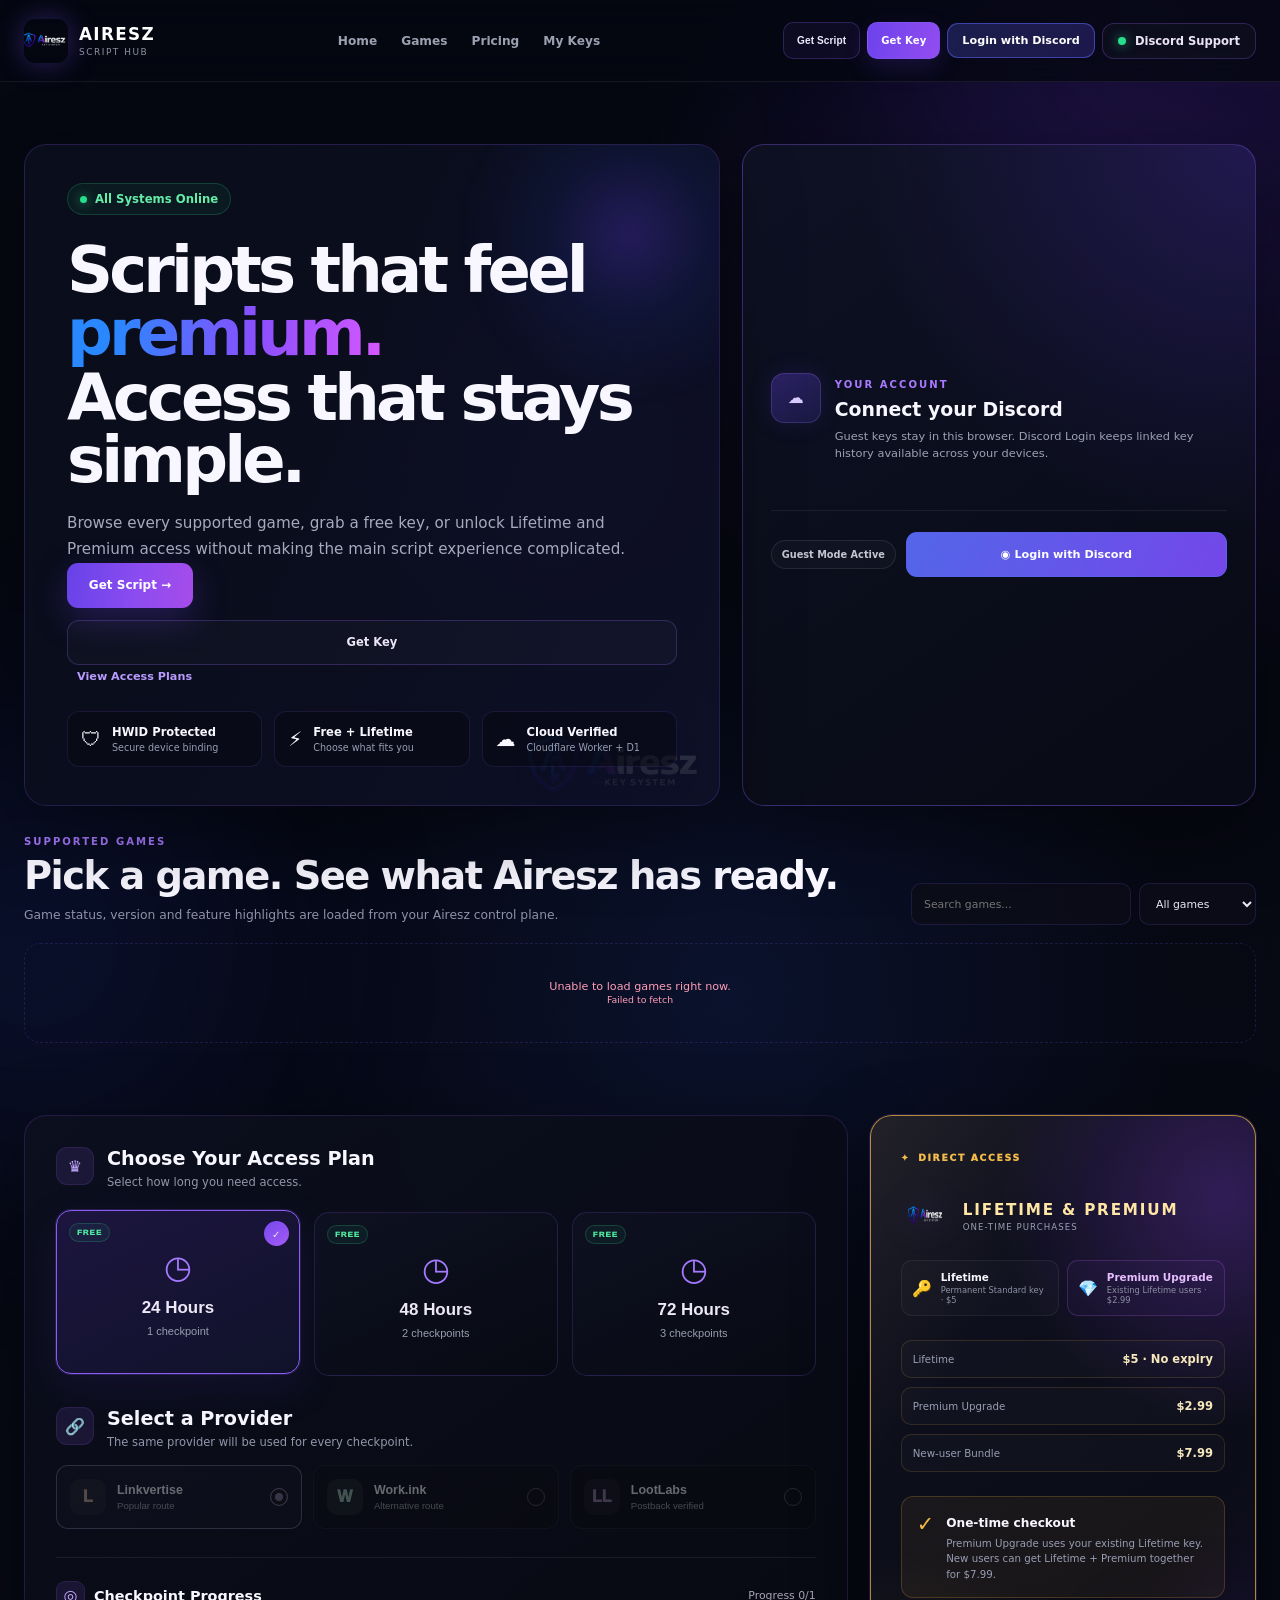
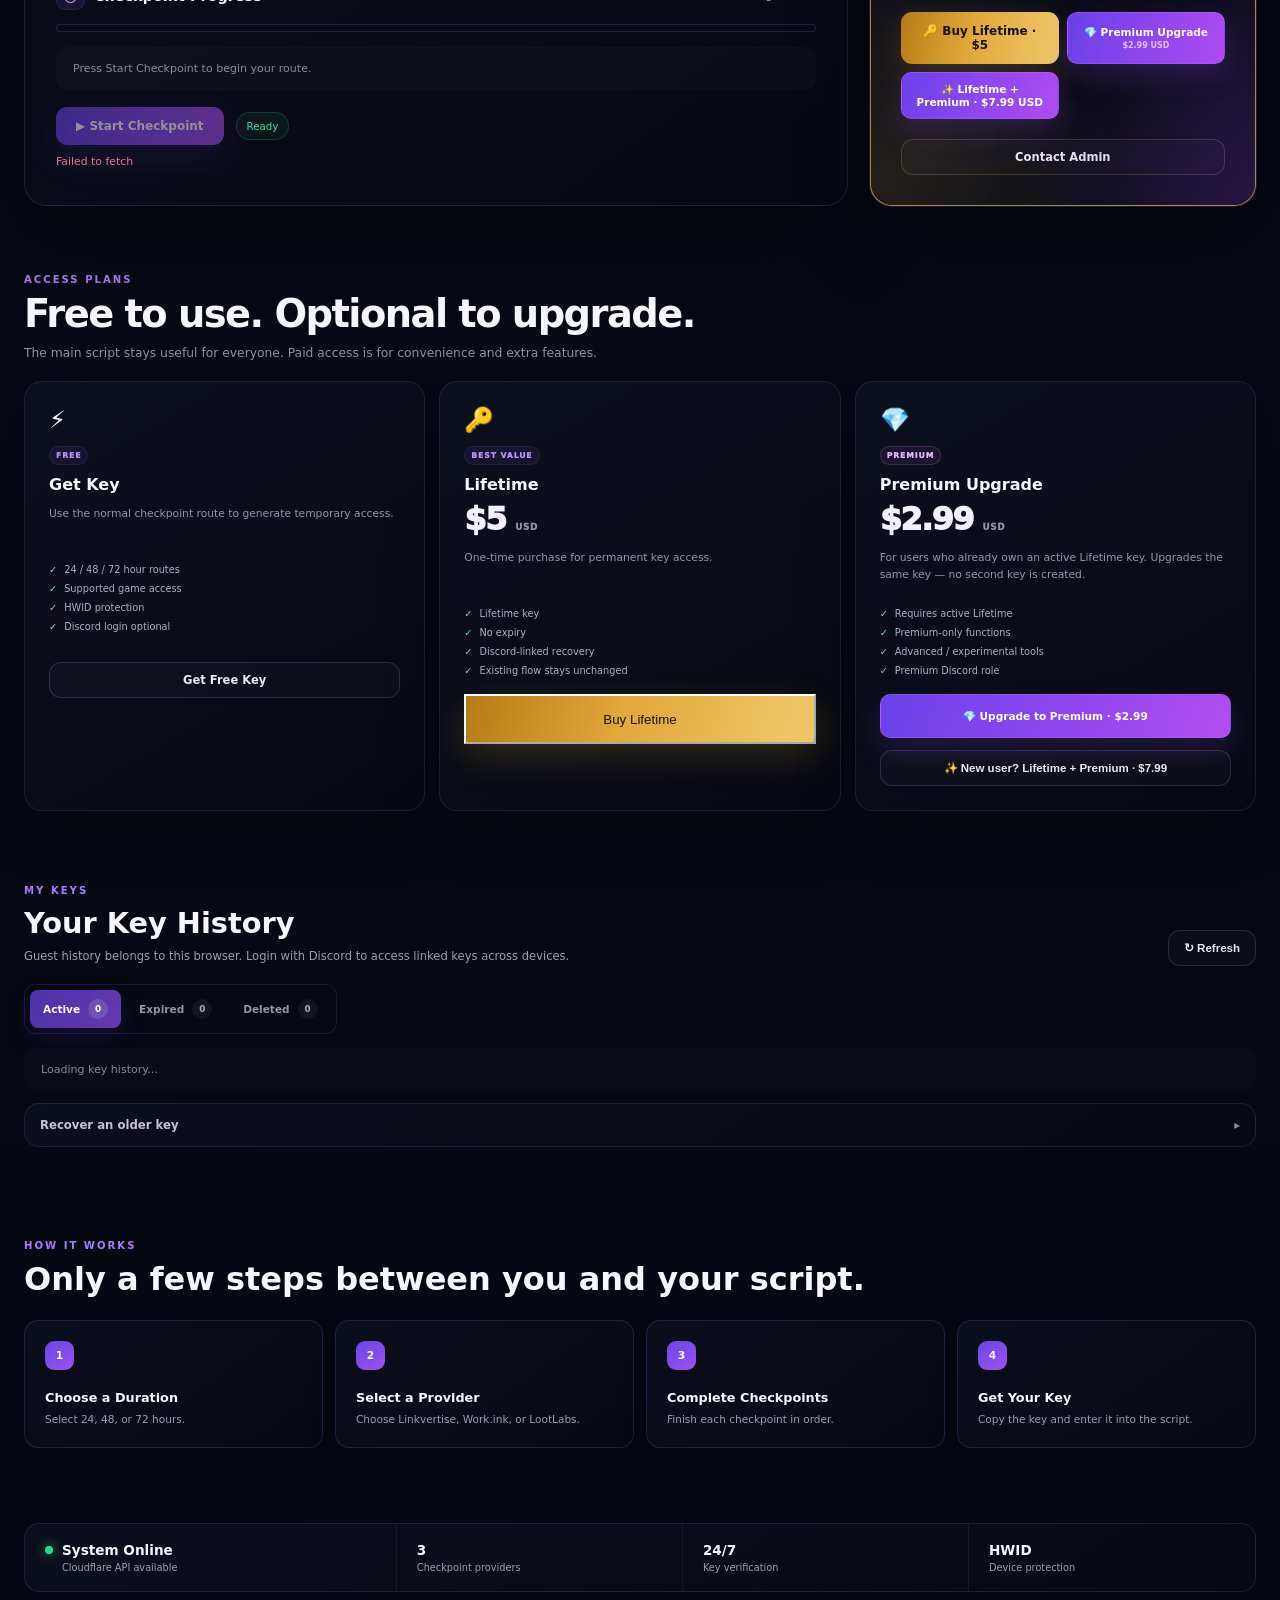
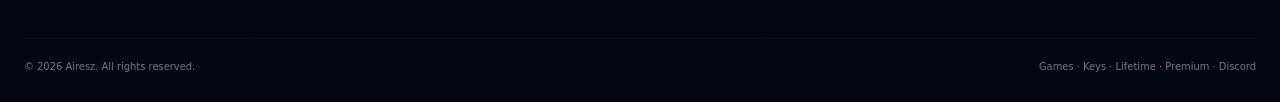
==== index.html @ a4dc3d1c "Add files via upload" ====
<!doctype html>
<html lang="en">
<head>
  <meta charset="utf-8">
  <meta name="viewport" content="width=device-width,initial-scale=1">
  <meta name="theme-color" content="#080511">
  <meta name="description" content="Airesz free script key system with Linkvertise, Work.ink, and LootLabs checkpoints.">
  <title>Airesz Script Hub</title>
  <link rel="icon" href="assets/airesz-mark.png">
  <link rel="stylesheet" href="styles.css?v=3.16.0">
  <link rel="stylesheet" href="discord-login.css?v=3.13.1">
  <link rel="stylesheet" href="purple-dashboard.css?v=3.17.0">
  <link rel="stylesheet" href="game-premium.css?v=3.21.0">
</head>
<body>
  <div class="page-glow glow-a"></div>
  <div class="page-glow glow-b"></div>
  <div class="grid-overlay"></div>

  <header class="topbar shell">
    <a class="brand" href="#home" aria-label="Airesz home">
      <img src="assets/airesz-mark.png" alt="Airesz logo">
      <span><strong>AIRESZ</strong><small>SCRIPT HUB</small></span>
    </a>
    <nav aria-label="Main navigation">
      <a href="#home">Home</a>
      <a href="#games">Games</a>
      <a href="#pricing">Pricing</a>
      <a href="#my-keys">My Keys</a>
    </nav>
    <div class="topbar-actions">
      <button id="topGetScriptBtn" class="topbar-script-button" type="button">Get Script</button>
      <a class="topbar-key-button" href="#get-key">Get Key</a>
      <button id="topLoginBtn" class="discord-login-mini" type="button">Login with Discord</button>
      <a id="supportLink" class="support-button" target="_blank" rel="noopener noreferrer"><span class="status-dot"></span> Discord Support</a>
    </div>
  </header>

  <main>
    <div class="dashboard-intro shell">
    <section id="home" class="hero">
      <div class="hero-copy">
        <div id="globalMaintenancePill" class="pill"><span class="status-dot"></span> All Systems Online</div>
        <h1>Scripts that feel <span class="gradient-word">premium.</span><br>Access that stays simple.</h1>
        <p>Browse every supported game, grab a free key, or unlock Lifetime and Premium access without making the main script experience complicated.</p>
        <div class="hero-actions"><button id="heroGetScriptBtn" class="primary-button hero-cta" type="button">Get Script <span>→</span></button><a class="secondary-button hero-cta" href="#get-key">Get Key</a><a class="text-button" href="#pricing">View Access Plans</a></div>
        <div class="hero-badges">
          <article><span>🛡</span><div><strong>HWID Protected</strong><small>Secure device binding</small></div></article>
          <article><span>⚡</span><div><strong>Free + Lifetime</strong><small>Choose what fits you</small></div></article>
          <article><span>☁</span><div><strong>Cloud Verified</strong><small>Cloudflare Worker + D1</small></div></article>
        </div>
      </div>
      <div class="hero-mark" aria-hidden="true">
        <div class="mark-ring ring-one"></div>
        <div class="mark-ring ring-two"></div>
        <img src="assets/airesz-mark.png" alt="">
      </div>
    </section>

    <section class="identity-gateway" aria-labelledby="identityTitle">
      <div class="identity-copy">
        <span class="identity-icon">☁</span>
        <div><span class="section-label">YOUR ACCOUNT</span><h2 id="identityTitle">Connect your Discord</h2><p id="identityDescription">Guest keys stay in this browser. Discord Login keeps linked key history available across your devices.</p></div>
      </div>
      <div id="identityGuest" class="identity-actions">
        <span class="guest-badge">Guest Mode Active</span>
        <button id="discordLoginBtn" class="discord-login-button" type="button"><span>◉</span> Login with Discord</button>
      </div>
      <div id="identityUser" class="identity-user hidden">
        <img id="discordAvatar" alt="Discord avatar">
        <div><strong id="discordUsername">Discord User</strong><span>Discord account connected</span></div>
        <button id="discordLogoutBtn" class="secondary-button" type="button">Logout</button>
        <button id="discordLogoutAllBtn" class="secondary-button" type="button">Logout All Devices</button>
      </div>
    </section>
    </div>


    <section id="games" class="games-section shell">
      <div class="section-kicker-row"><div><div class="section-label">SUPPORTED GAMES</div><h2>Pick a game. See what Airesz has ready.</h2><p>Game status, version and feature highlights are loaded from your Airesz control plane.</p></div><div class="games-tools"><input id="gameSearch" type="search" placeholder="Search games..." autocomplete="off"><select id="gameFilter"><option value="all">All games</option><option value="online">Online</option><option value="maintenance">Maintenance</option></select></div></div>
      <div id="gamesGrid" class="games-grid"><div class="game-loading">Loading supported games…</div></div>
    </section>

    <section id="get-key" class="key-builder shell">
      <article class="builder-card">
        <div class="card-heading">
          <span class="heading-icon">♛</span>
          <div><h2>Choose Your Access Plan</h2><p>Select how long you need access.</p></div>
        </div>

        <div class="plans" role="group" aria-label="Access duration">
          <button class="plan active" data-plan="24H" type="button">
            <span class="plan-check">✓</span><span class="free-badge">FREE</span><span class="plan-icon">◷</span><strong>24 Hours</strong><small>1 checkpoint</small>
          </button>
          <button class="plan" data-plan="48H" type="button">
            <span class="plan-check">✓</span><span class="free-badge">FREE</span><span class="plan-icon">◷</span><strong>48 Hours</strong><small>2 checkpoints</small>
          </button>
          <button class="plan" data-plan="72H" type="button">
            <span class="plan-check">✓</span><span class="free-badge">FREE</span><span class="plan-icon">◷</span><strong>72 Hours</strong><small>3 checkpoints</small>
          </button>
        </div>

        <div class="card-heading provider-heading">
          <span class="heading-icon">🔗</span>
          <div><h2>Select a Provider</h2><p>The same provider will be used for every checkpoint.</p></div>
        </div>

        <div class="providers" role="group" aria-label="Checkpoint provider">
          <button class="provider active" data-provider="linkvertise" type="button">
            <span class="provider-logo lv">L</span><span><strong>Linkvertise</strong><small>Popular route</small></span><i></i>
          </button>
          <button class="provider" data-provider="workink" type="button">
            <span class="provider-logo wi">W</span><span><strong>Work.ink</strong><small>Alternative route</small></span><i></i>
          </button>
          <button class="provider" data-provider="lootlabs" type="button">
            <span class="provider-logo ll">LL</span><span><strong>LootLabs</strong><small>Postback verified</small></span><i></i>
          </button>
        </div>

        <div class="progress-section">
          <div class="progress-title"><div><span class="heading-icon small">◎</span><strong>Checkpoint Progress</strong></div><span id="progressText">Progress 0/1</span></div>
          <div class="progress-track"><span id="progressBar"></span></div>
          <div id="steps" class="steps"><div class="empty-state">Press Start Checkpoint to begin your route.</div></div>
        </div>

        <div class="builder-actions">
          <button id="startBtn" class="primary-button" type="button"><span>▶</span> Start Checkpoint</button>
          <button id="cancelBtn" class="danger-button hidden" type="button"><span>×</span> Cancel Session</button>
          <span id="routeState" class="route-state">Ready</span>
        </div>
        <p id="message" class="message" aria-live="polite"></p>

        <div id="keyBox" class="key-box hidden">
          <div><span>YOUR ACCESS KEY</span><small id="expiryText"></small></div>
          <div class="key-row"><code id="keyOutput"></code><button id="copyBtn" type="button">Copy</button></div>
        </div>
      </article>

      <aside class="info-card access-stack">
        <div class="lifetime-kicker"><span>✦</span> DIRECT ACCESS</div>
        <div class="mini-brand"><img src="assets/airesz-mark.png" alt=""><div><strong>LIFETIME & PREMIUM</strong><span>ONE-TIME PURCHASES</span></div></div>
        <div class="access-mini-grid">
          <article class="access-mini lifetime-mini"><span>🔑</span><div><strong>Lifetime</strong><small>Permanent Standard key · $5</small></div></article>
          <article class="access-mini premium-mini"><span>💎</span><div><strong>Premium Upgrade</strong><small>Existing Lifetime users · $2.99</small></div></article>
        </div>
        <div class="route-summary">
          <div><span>Lifetime</span><strong>$5 · No expiry</strong></div>
          <div><span>Premium Upgrade</span><strong>$2.99</strong></div>
          <div><span>New-user Bundle</span><strong>$7.99</strong></div>
        </div>
        <div class="manual-sale">
          <span>✓</span><div><strong>One-time checkout</strong><p>Premium Upgrade uses your existing Lifetime key. New users can get Lifetime + Premium together for $7.99.</p></div>
        </div>
        <div class="lifetime-actions pricing-actions">
          <button id="buyLifetimeBtn" class="primary-button lifetime-buy-button" data-product="LIFETIME" type="button">🔑 Buy Lifetime · $5</button>
          <button id="buyPremiumBtn" class="premium-buy-button" data-product="PREMIUM" type="button">💎 Premium Upgrade <small>$2.99 USD</small></button>
          <button class="premium-buy-button" data-product="BUNDLE" type="button">✨ Lifetime + Premium · $7.99 USD</button>
          <a id="manualSupportLink" class="secondary-button" target="_blank" rel="noopener noreferrer">Contact Admin</a>
        </div>
      </aside>
    </section>


    <section id="pricing" class="pricing-section shell">
      <div class="section-label">ACCESS PLANS</div>
      <div class="pricing-head"><div><h2>Free to use. Optional to upgrade.</h2><p>The main script stays useful for everyone. Paid access is for convenience and extra features.</p></div></div>
      <div class="pricing-grid">
        <article class="pricing-card free-card"><div class="pricing-icon">⚡</div><span class="pricing-badge">FREE</span><h3>Get Key</h3><p>Use the normal checkpoint route to generate temporary access.</p><ul><li>24 / 48 / 72 hour routes</li><li>Supported game access</li><li>HWID protection</li><li>Discord login optional</li></ul><a class="secondary-button" href="#get-key">Get Free Key</a></article>
        <article class="pricing-card lifetime-card"><div class="pricing-icon">🔑</div><span class="pricing-badge">BEST VALUE</span><h3>Lifetime</h3><div class="pricing-price">$5 <small>USD</small></div><p>One-time purchase for permanent key access.</p><ul><li>Lifetime key</li><li>No expiry</li><li>Discord-linked recovery</li><li>Existing flow stays unchanged</li></ul><button class="lifetime-buy-button" data-product="LIFETIME" type="button">Buy Lifetime</button></article>
        <article class="pricing-card premium-card"><div class="pricing-icon">💎</div><span class="pricing-badge premium-badge">PREMIUM</span><h3>Premium Upgrade</h3><div id="premiumPrice" class="pricing-price">$2.99 <small>USD</small></div><p>For users who already own an active Lifetime key. Upgrades the same key — no second key is created.</p><ul><li>Requires active Lifetime</li><li>Premium-only functions</li><li>Advanced / experimental tools</li><li>Premium Discord role</li></ul><button id="pricingPremiumBtn" class="premium-buy-button" data-product="PREMIUM" type="button">💎 Upgrade to Premium · $2.99</button><button class="secondary-button" data-product="BUNDLE" type="button">✨ New user? Lifetime + Premium · $7.99</button></article>
      </div>
    </section>
    <div id="gameModal" class="game-modal hidden" aria-hidden="true">
      <div class="game-modal-backdrop" data-close-game-modal></div>
      <article class="game-modal-card" role="dialog" aria-modal="true" aria-labelledby="gameModalTitle">
        <button id="closeGameModal" class="game-modal-close" type="button" aria-label="Close">×</button>
        <div class="game-modal-banner"><img id="gameModalImage" src="assets/airesz-mark.png" alt=""><span id="gameModalStatus" class="game-status online"><i></i>Supported</span></div>
        <div class="game-modal-content">
          <div class="game-modal-head"><div><span class="game-place">Roblox Game</span><h2 id="gameModalTitle">Game</h2></div><span id="gameModalVersion" class="game-version">Ready</span></div>
          <p id="gameModalDescription" class="game-modal-description">Airesz script ready for this game.</p>
          <div id="gameModalFeatures" class="game-modal-features"></div>
          <div class="game-modal-actions">
            <button id="gameModalScriptBtn" class="primary-button" type="button">Copy Get Script</button>
            <button id="gameModalKeyBtn" class="secondary-button" type="button">Get Key</button>
          </div>
          <div id="gameModalNotice" class="game-modal-notice" aria-live="polite"></div>
        </div>
      </article>
    </div>

    <section id="my-keys" class="my-keys shell">
      <div class="section-label">MY KEYS</div>
      <div class="my-keys-heading"><div><h2>Your Key History</h2><p id="keyHistoryDescription">Guest history belongs to this browser. Login with Discord to access linked keys across devices.</p></div><button id="refreshMyKeysBtn" class="secondary-button refresh-my-keys" type="button">↻ Refresh</button></div>
      <div class="key-history-tabs" role="tablist" aria-label="Key history status">
        <button class="key-history-tab active" data-history-tab="active" type="button" role="tab" aria-selected="true">Active <span id="activeKeyCount">0</span></button>
        <button class="key-history-tab" data-history-tab="expired" type="button" role="tab" aria-selected="false">Expired <span id="expiredKeyCount">0</span></button>
        <button class="key-history-tab" data-history-tab="deleted" type="button" role="tab" aria-selected="false">Deleted <span id="deletedKeyCount">0</span></button>
      </div>
      <div id="myKeysList" class="my-keys-list"><div class="empty-state">Loading key history...</div></div>
      <details class="recover-key-card">
        <summary><span>Recover an older key</span><span class="recover-chevron">▸</span></summary>
        <div class="recover-key-body">
          <p>After a phone/browser reset, enter a key you already generated. We will restore it to this device and show its current status.</p>
          <div class="recover-row"><input id="recoverKeyInput" type="text" autocomplete="off" spellcheck="false" placeholder="AIRESZ-72H-XXXX-XXXX"><button id="recoverKeyBtn" class="primary-button" type="button">Recover Key</button></div>
          <div id="recoverKeyResult" class="recover-key-result" hidden></div>
        </div>
      </details>
    </section>

    <section id="how-it-works" class="how shell">
      <div class="section-label">HOW IT WORKS</div>
      <h2>Only a few steps between you and your script.</h2>
      <div class="how-grid">
        <article><span>1</span><strong>Choose a Duration</strong><p>Select 24, 48, or 72 hours.</p></article>
        <article><span>2</span><strong>Select a Provider</strong><p>Choose Linkvertise, Work.ink, or LootLabs.</p></article>
        <article><span>3</span><strong>Complete Checkpoints</strong><p>Finish each checkpoint in order.</p></article>
        <article><span>4</span><strong>Get Your Key</strong><p>Copy the key and enter it into the script.</p></article>
      </div>
    </section>

    <div id="maintenanceBanner" class="maintenance-banner shell hidden"><strong>🔧 Airesz is under maintenance</strong><span id="maintenanceBannerMessage">Existing key time is paused and will resume automatically when service is restored.</span></div>

    <section id="status" class="status-strip shell">
      <div><span class="status-dot"></span><strong>System Online</strong><small>Cloudflare API available</small></div>
      <div><strong>3</strong><small>Checkpoint providers</small></div>
      <div><strong>24/7</strong><small>Key verification</small></div>
      <div><strong>HWID</strong><small>Device protection</small></div>
    </section>
  </main>

  <footer class="shell"><span>© 2026 Airesz. All rights reserved.</span><span>Games · Keys · Lifetime · Premium · Discord</span></footer>

  <script src="config.js?v=3.16.0"></script>
  <script src="app.js?v=3.23.0"></script>
</body>
</html>
---- styles.css ----
:root{color-scheme:dark;--bg:#07050d;--panel:#0d0b16;--panel-2:#12101e;--line:rgba(172,106,255,.22);--line-strong:rgba(172,106,255,.58);--text:#f7f2ff;--muted:#aaa4b8;--purple:#9a4dff;--violet:#6f55ff;--pink:#d870ff;--blue:#2f83ff;--green:#28dd8b;--orange:#ff8a26;--danger:#ff597a;--shadow:0 30px 90px rgba(0,0,0,.48)}*{box-sizing:border-box}html{scroll-behavior:smooth}body{margin:0;min-height:100vh;background:radial-gradient(circle at 50% -10%,rgba(86,34,154,.18),transparent 34%),linear-gradient(180deg,#07050d 0%,#090710 48%,#06050b 100%);color:var(--text);font-family:Inter,ui-sans-serif,system-ui,-apple-system,"Segoe UI",sans-serif;overflow-x:hidden}.shell{width:min(1220px,calc(100% - 40px));margin-inline:auto}.page-glow{position:fixed;border-radius:50%;filter:blur(120px);pointer-events:none;opacity:.17}.glow-a{width:520px;height:520px;background:#6d22d9;top:-260px;right:-180px}.glow-b{width:430px;height:430px;background:#253cff;bottom:-260px;left:-180px}.grid-overlay{position:fixed;inset:0;pointer-events:none;opacity:.12;background-image:linear-gradient(rgba(255,255,255,.022) 1px,transparent 1px),linear-gradient(90deg,rgba(255,255,255,.022) 1px,transparent 1px);background-size:46px 46px;mask-image:linear-gradient(to bottom,black,transparent 78%)}.topbar{height:76px;display:flex;align-items:center;justify-content:space-between;gap:28px;position:relative;z-index:5;border-bottom:1px solid rgba(255,255,255,.03)}.brand{display:flex;align-items:center;gap:11px;color:#fff;text-decoration:none}.brand img{width:42px;height:42px;border-radius:13px;object-fit:cover;box-shadow:0 0 25px rgba(154,77,255,.26)}.brand strong,.brand small{display:block}.brand strong{letter-spacing:.13em;font-size:1rem}.brand small{font-size:.56rem;letter-spacing:.17em;color:#9d95ad;margin-top:3px}.topbar nav{display:flex;align-items:center;gap:30px}.topbar nav a{position:relative;color:#b7b0c3;text-decoration:none;font-size:.8rem;font-weight:700;padding:27px 0}.topbar nav a:hover,.topbar nav a.active{color:#fff}.topbar nav a.active:after{content:"";position:absolute;left:0;right:0;bottom:0;height:2px;background:linear-gradient(90deg,var(--purple),var(--blue));box-shadow:0 0 14px var(--purple)}.support-button,.secondary-button{display:inline-flex;align-items:center;justify-content:center;gap:9px;border:1px solid var(--line);background:rgba(255,255,255,.025);color:#ebe5f5;text-decoration:none;border-radius:12px;padding:10px 15px;font-size:.72rem;font-weight:800;transition:.2s}.support-button:hover,.secondary-button:hover{border-color:var(--line-strong);background:rgba(154,77,255,.08)}.status-dot{width:8px;height:8px;border-radius:50%;background:var(--green);box-shadow:0 0 12px rgba(40,221,139,.8)}main{position:relative;z-index:1}.hero{min-height:520px;display:grid;grid-template-columns:1.15fr .85fr;align-items:center;padding:72px 0 54px}.hero-copy{max-width:690px}.pill{display:inline-flex;align-items:center;gap:8px;border:1px solid rgba(70,137,255,.26);background:rgba(36,88,170,.08);border-radius:9px;padding:8px 12px;color:#4ea5ff;font-size:.73rem;font-weight:800}.hero h1{font-size:clamp(3.2rem,6.6vw,6rem);line-height:1.04;letter-spacing:-.058em;margin:22px 0 20px;overflow:visible}.hero h1 .gradient-word{display:inline-block;position:relative;color:#7c5cff;background:linear-gradient(95deg,#2988ff 15%,#894fff 58%,#da58ff);-webkit-background-clip:text;background-clip:text;-webkit-text-fill-color:transparent;-webkit-box-decoration-break:clone;box-decoration-break:clone;padding-right:.1em;padding-bottom:.035em;margin-right:-.1em;overflow:visible}.hero-copy>p{max-width:620px;color:#bab3c5;font-size:1.05rem;line-height:1.75;margin:0}.hero-badges{display:grid;grid-template-columns:repeat(3,1fr);gap:12px;margin-top:30px}.hero-badges article{display:flex;align-items:center;gap:11px;padding:13px;border:1px solid rgba(122,102,230,.2);border-radius:12px;background:rgba(16,14,26,.65)}.hero-badges article>span{font-size:1.25rem}.hero-badges strong,.hero-badges small{display:block}.hero-badges strong{font-size:.72rem}.hero-badges small{font-size:.6rem;color:var(--muted);margin-top:3px}.hero-mark{position:relative;min-height:340px;display:grid;place-items:center}.hero-mark img{width:min(280px,62vw);filter:drop-shadow(0 0 35px rgba(98,74,255,.42));animation:float 5s ease-in-out infinite}.mark-ring{position:absolute;border-radius:50%;border:1px solid rgba(112,75,255,.18)}.ring-one{width:330px;height:330px;animation:spin 18s linear infinite}.ring-two{width:250px;height:250px;border-style:dashed;animation:spin 14s linear infinite reverse}@keyframes float{50%{transform:translateY(-10px)}}@keyframes spin{to{transform:rotate(360deg)}}.key-builder{display:grid;grid-template-columns:minmax(0,1.5fr) minmax(300px,.62fr);gap:18px;padding-bottom:70px}.builder-card,.info-card{border:1px solid var(--line);background:linear-gradient(145deg,rgba(15,12,25,.96),rgba(8,8,16,.95));border-radius:21px;box-shadow:var(--shadow);backdrop-filter:blur(18px)}.builder-card{padding:27px}.info-card{padding:25px;position:relative;overflow:hidden}.info-card:after{content:"";position:absolute;width:260px;height:260px;border-radius:50%;background:#5422a8;filter:blur(90px);opacity:.14;right:-150px;bottom:-130px;pointer-events:none}.card-heading{display:flex;gap:13px;align-items:flex-start}.heading-icon{width:38px;height:38px;border-radius:11px;display:grid;place-items:center;color:#ae6aff;background:rgba(154,77,255,.12);box-shadow:inset 0 0 0 1px rgba(170,106,255,.12)}.heading-icon.small{width:29px;height:29px;border-radius:9px}.card-heading h2,.card-heading p{margin:0}.card-heading h2{font-size:1.08rem}.card-heading p{color:var(--muted);font-size:.72rem;margin-top:5px}.plans{display:grid;grid-template-columns:repeat(3,1fr);gap:11px;margin:19px 0 31px}.plan{position:relative;min-height:142px;border:1px solid rgba(169,111,255,.18);border-radius:13px;background:rgba(12,11,21,.78);color:#eee8f6;padding:19px 13px;text-align:center;cursor:pointer;transition:.2s}.plan:hover,.plan.active{border-color:#6f55ff;background:linear-gradient(145deg,rgba(24,37,91,.6),rgba(42,19,78,.5));box-shadow:0 0 0 2px rgba(111,85,255,.14),0 0 28px rgba(75,77,255,.16)}.plan-check{position:absolute;right:10px;top:10px;width:25px;height:25px;border-radius:50%;display:none;place-items:center;background:linear-gradient(145deg,#278cff,#6f55ff);font-size:.65rem}.plan.active .plan-check{display:grid}.plan-icon,.plan strong,.plan small{display:block}.plan-icon{color:#4e8eff;font-size:1.8rem;line-height:1}.plan strong{font-size:1rem;margin-top:15px}.plan small{font-size:.69rem;color:#b0a9bc;margin-top:7px}.provider-heading{margin-bottom:16px}.providers{display:grid;grid-template-columns:repeat(3,1fr);gap:11px}.provider{display:grid;grid-template-columns:auto 1fr auto;align-items:center;gap:11px;border:1px solid rgba(169,111,255,.17);border-radius:12px;background:rgba(12,11,21,.72);color:#eee8f6;padding:13px;text-align:left;cursor:pointer;transition:.2s}.provider:hover,.provider.active{border-color:rgba(151,82,255,.72);background:rgba(74,30,118,.15)}.provider-logo{width:36px;height:36px;border-radius:10px;display:grid;place-items:center;font-weight:950;font-size:1rem}.provider-logo.lv{color:#ff961f;background:rgba(255,132,20,.09)}.provider-logo.ll{color:#ba5dff;background:rgba(177,70,255,.1)}.provider-logo.wi{color:#20db77;background:rgba(32,219,119,.1)}.provider strong,.provider small{display:block}.provider strong{font-size:.78rem}.provider small{font-size:.6rem;color:var(--muted);margin-top:3px}.provider i{width:18px;height:18px;border-radius:50%;border:1px solid rgba(178,146,223,.42)}.provider.active i{box-shadow:inset 0 0 0 4px #12101e;background:#9a4dff;border-color:#9a4dff}.progress-section{margin-top:28px;padding-top:23px;border-top:1px solid rgba(255,255,255,.06)}.progress-title{display:flex;align-items:center;justify-content:space-between;gap:14px}.progress-title>div{display:flex;align-items:center;gap:9px}.progress-title strong{font-size:.9rem}.progress-title>span{font-size:.68rem;color:#aaa3b8}.progress-track{height:8px;border-radius:999px;background:#0a0a12;border:1px solid rgba(83,113,255,.24);overflow:hidden;margin:14px 0 15px}.progress-track span{display:block;height:100%;width:0;background:linear-gradient(90deg,#2087ff,#814dff,#c452ff);box-shadow:0 0 16px rgba(108,78,255,.8);transition:width .35s ease}.steps{display:grid;gap:9px}.empty-state{padding:15px 17px;border-radius:11px;background:rgba(255,255,255,.02);color:#8e8998;font-size:.69rem}.step{display:grid;grid-template-columns:auto 1fr auto;align-items:center;gap:11px;border:1px solid rgba(156,100,255,.12);background:rgba(255,255,255,.018);border-radius:11px;padding:11px}.step-index{width:30px;height:30px;border-radius:9px;display:grid;place-items:center;background:rgba(154,77,255,.12);color:#bc7aff;font-size:.68rem;font-weight:900}.step strong,.step small{display:block}.step strong{font-size:.72rem}.step small{font-size:.61rem;color:var(--muted);margin-top:3px}.step button{border:1px solid var(--line);background:rgba(255,255,255,.03);color:#eee7f7;border-radius:8px;padding:7px 10px;font-weight:800;font-size:.62rem;cursor:pointer}.step button:disabled{opacity:.42;cursor:not-allowed}.step.done{border-color:rgba(40,221,139,.22)}.step.done .step-index{color:var(--green);background:rgba(40,221,139,.09)}.builder-actions{display:flex;align-items:center;gap:12px;margin-top:17px}.primary-button{border:0;border-radius:11px;background:linear-gradient(100deg,#168cff,#6f55ff 55%,#a33fff);color:#fff;padding:12px 20px;font:inherit;font-size:.75rem;font-weight:900;cursor:pointer;box-shadow:0 12px 30px rgba(97,70,255,.28)}.primary-button:disabled{opacity:.55;cursor:not-allowed}.route-state{font-size:.64rem;padding:7px 10px;border-radius:999px;color:#36e49a;border:1px solid rgba(40,221,139,.18);background:rgba(40,221,139,.06)}.message{min-height:1.15em;margin:10px 0 0;color:#ff6f8f;font-size:.68rem}.key-box{margin-top:17px;border:1px solid rgba(40,221,139,.3);background:rgba(40,221,139,.045);border-radius:13px;padding:15px}.key-box.hidden{display:none}.key-box>div:first-child{display:flex;align-items:center;justify-content:space-between;gap:12px}.key-box span{font-size:.6rem;letter-spacing:.16em;color:var(--green);font-weight:900}.key-box small{font-size:.6rem;color:var(--muted)}.key-row{display:flex;align-items:center;gap:9px;margin-top:10px}.key-row code{flex:1;word-break:break-all;border:1px solid rgba(40,221,139,.14);background:#090d0c;border-radius:9px;padding:10px;color:#c6ffe7;font-size:.73rem}.key-row button{border:0;border-radius:8px;background:#d7ffea;color:#0b3925;padding:9px 11px;font-weight:900;cursor:pointer}.mini-brand{display:flex;align-items:center;gap:10px}.mini-brand img{width:39px;height:39px;border-radius:12px}.mini-brand strong,.mini-brand span{display:block}.mini-brand strong{letter-spacing:.12em}.mini-brand span{font-size:.54rem;color:var(--muted);letter-spacing:.12em;margin-top:3px}.info-card>h2{font-size:1.55rem;margin:27px 0 9px}.info-card>p{color:var(--muted);font-size:.75rem;line-height:1.65}.route-summary{display:grid;gap:9px;margin:24px 0}.route-summary>div{display:flex;align-items:center;justify-content:space-between;gap:12px;border:1px solid rgba(158,105,255,.13);border-radius:10px;background:rgba(255,255,255,.018);padding:11px}.route-summary span{font-size:.64rem;color:var(--muted)}.route-summary strong{font-size:.72rem}.manual-sale{display:flex;gap:12px;align-items:flex-start;margin-top:24px;padding:15px;border-radius:12px;border:1px solid rgba(194,91,255,.22);background:rgba(110,43,173,.08)}.manual-sale>span{font-size:1.3rem}.manual-sale strong{font-size:.76rem}.manual-sale p{font-size:.64rem;color:var(--muted);line-height:1.5;margin:5px 0 0}.secondary-button{width:100%;margin-top:12px}.how{padding:18px 0 75px}.section-label{font-size:.63rem;letter-spacing:.2em;color:#ad70ff;font-weight:900}.how>h2{font-size:2rem;margin:9px 0 22px}.how-grid{display:grid;grid-template-columns:repeat(4,1fr);gap:12px}.how-grid article{position:relative;border:1px solid rgba(159,100,255,.15);background:rgba(14,12,22,.7);border-radius:14px;padding:20px}.how-grid article>span{width:29px;height:29px;border-radius:9px;display:grid;place-items:center;background:linear-gradient(145deg,#6a4fff,#a346ff);font-size:.67rem;font-weight:900}.how-grid strong{display:block;font-size:.8rem;margin-top:20px}.how-grid p{font-size:.66rem;color:var(--muted);line-height:1.5;margin:7px 0 0}.status-strip{display:grid;grid-template-columns:1.3fr repeat(3,1fr);border:1px solid rgba(159,100,255,.15);background:rgba(12,10,19,.72);border-radius:15px;margin-bottom:46px}.status-strip>div{padding:18px 20px;border-right:1px solid rgba(255,255,255,.05)}.status-strip>div:last-child{border-right:0}.status-strip strong,.status-strip small{display:block}.status-strip strong{font-size:.85rem}.status-strip small{font-size:.61rem;color:var(--muted);margin-top:4px}.status-strip>div:first-child{display:grid;grid-template-columns:auto 1fr;column-gap:9px;align-items:center}.status-strip>div:first-child small{grid-column:2}footer{display:flex;justify-content:space-between;gap:20px;padding:22px 0 30px;border-top:1px solid rgba(255,255,255,.04);color:#797483;font-size:.62rem}@media(max-width:980px){.topbar nav{display:none}.hero{grid-template-columns:1fr;min-height:auto;padding-top:70px}.hero-mark{display:none}.key-builder{grid-template-columns:1fr}.info-card{order:-1}.how-grid{grid-template-columns:repeat(2,1fr)}}@media(max-width:700px){.shell{width:min(100% - 24px,1220px)}.support-button{font-size:0;padding:10px}.support-button .status-dot{margin:0}.hero{padding:45px 0 38px}.hero h1{font-size:3.15rem}.hero-badges{grid-template-columns:1fr}.builder-card,.info-card{padding:18px;border-radius:16px}.plans,.providers{grid-template-columns:1fr}.plan{min-height:auto;display:grid;grid-template-columns:auto 1fr;column-gap:12px;text-align:left}.plan-icon{grid-row:1/3}.plan strong{margin-top:0}.plan small{margin-top:4px}.plan-check{right:12px;top:50%;transform:translateY(-50%)}.how-grid{grid-template-columns:1fr}.status-strip{grid-template-columns:1fr 1fr}.status-strip>div:nth-child(2){border-right:0}.status-strip>div{border-bottom:1px solid rgba(255,255,255,.05)}footer{flex-direction:column}.key-box>div:first-child,.key-row{align-items:flex-start;flex-direction:column}.key-row code,.key-row button{width:100%}}

.provider.unavailable{opacity:.42;filter:grayscale(.8);cursor:not-allowed}.linkvertise-bridge{min-height:100vh;display:grid;place-items:center;padding:40px 20px}.bridge-card{max-width:680px;text-align:center}.bridge-card .primary-button{display:inline-flex;text-decoration:none;margin-top:22px}.bridge-card h1{font-size:clamp(2rem,5vw,3.5rem);margin:24px 0 12px}

.hidden{display:none!important}.plan.session-locked,.provider.session-locked{opacity:.58;cursor:not-allowed}.danger-button{border:1px solid rgba(255,92,126,.32);border-radius:11px;background:rgba(255,64,106,.08);color:#ff8aa4;padding:11px 16px;font:inherit;font-size:.71rem;font-weight:900;cursor:pointer;transition:.2s}.danger-button:hover{background:rgba(255,64,106,.14);border-color:rgba(255,92,126,.58)}.danger-button:disabled{opacity:.5;cursor:not-allowed}@media(max-width:700px){.builder-actions{align-items:stretch;flex-direction:column}.builder-actions .primary-button,.builder-actions .danger-button{width:100%}.route-state{align-self:flex-start}}

.my-keys{padding:8px 0 75px}.my-keys-heading{display:flex;justify-content:space-between;align-items:flex-end;gap:20px;margin:10px 0 22px}.my-keys-heading h2{margin:0;font-size:2rem}.my-keys-heading p{margin:7px 0 0;color:var(--muted);font-size:.72rem;line-height:1.6}.refresh-my-keys{width:auto;margin:0}.my-keys-list{display:grid;gap:12px}.key-history-card{border:1px solid rgba(159,100,255,.16);border-radius:15px;background:rgba(14,12,22,.78);padding:17px}.key-history-card.active{border-color:rgba(40,221,139,.28)}.key-history-card.expiring{border-color:rgba(255,138,38,.30)}.key-history-card.hwid-mismatch{border-color:rgba(255,166,60,.34)}.key-history-card.expired,.key-history-card.revoked{border-color:rgba(255,89,122,.22)}.key-history-top{display:flex;justify-content:space-between;gap:15px;align-items:center}.key-history-top strong{display:block;font-size:.78rem;margin-top:8px}.key-history-time{font-size:.68rem;color:#c9c2d1}.key-state-pill{display:inline-flex;border-radius:999px;padding:5px 9px;font-size:.58rem;font-weight:900}.key-state-pill.active{background:rgba(40,221,139,.10);color:var(--green)}.key-state-pill.expiring{background:rgba(255,138,38,.10);color:var(--orange)}.key-state-pill.hwid-mismatch{background:rgba(255,166,60,.10);color:#ffb35b}.key-state-pill.expired,.key-state-pill.revoked,.key-state-pill.paused{background:rgba(255,89,122,.09);color:#ff7791}.key-history-card>code{display:block;margin-top:12px;padding:11px;border:1px solid rgba(255,255,255,.06);background:#09080e;border-radius:9px;color:#d9d3e3;font-size:.72rem;word-break:break-all}.key-history-meta{display:flex;flex-wrap:wrap;gap:16px;margin-top:10px;color:#8f899b;font-size:.61rem}.key-history-actions{display:flex;justify-content:flex-end;align-items:center;margin-top:12px}.key-history-action-group{display:flex;gap:8px;flex-wrap:wrap;justify-content:flex-end}.key-history-reset{border:1px solid rgba(159,100,255,.28);border-radius:8px;background:rgba(103,68,193,.10);color:#d5c8ff;padding:8px 12px;font-weight:900;font-size:.64rem;cursor:pointer}.key-history-reset:hover{background:rgba(103,68,193,.18);border-color:rgba(159,100,255,.45)}.key-history-reset:disabled{opacity:.55;cursor:wait}.key-history-copy{border:0;border-radius:8px;background:#d7ffea;color:#0b3925;padding:8px 12px;font-weight:900;font-size:.64rem;cursor:pointer}.key-history-note{font-size:.64rem;color:#aaa4b8}
.expired-history{border:1px solid rgba(255,89,122,.14);border-radius:15px;background:rgba(14,12,22,.55);overflow:hidden}.expired-history>summary{display:flex;align-items:center;justify-content:space-between;gap:10px;cursor:pointer;list-style:none;padding:13px 15px;color:#b8afc2;font-size:.7rem;font-weight:900}.expired-history>summary::-webkit-details-marker{display:none}.expired-history>summary::before{content:"▸";margin-right:8px;color:#8f899b;transition:transform .16s ease}.expired-history[open]>summary::before{transform:rotate(90deg)}.expired-history-count{display:inline-flex;align-items:center;justify-content:center;min-width:22px;height:22px;padding:0 7px;border-radius:999px;background:rgba(255,89,122,.09);color:#ff7791;font-size:.58rem}.expired-history-list{display:grid;gap:10px;padding:0 10px 10px}.expired-history-list .key-history-card{padding:14px;background:rgba(10,9,15,.72)}
.recover-key-card{margin-top:15px;border:1px solid rgba(159,100,255,.16);background:rgba(14,12,22,.7);border-radius:15px;overflow:hidden}.recover-key-card>summary{display:flex;align-items:center;justify-content:space-between;gap:10px;cursor:pointer;list-style:none;padding:14px 15px;color:#c9c1d2;font-size:.73rem;font-weight:900}.recover-key-card>summary::-webkit-details-marker{display:none}.recover-chevron{color:#8f899b;transition:transform .16s ease}.recover-key-card[open] .recover-chevron{transform:rotate(90deg)}.recover-key-body{padding:0 15px 15px}.recover-key-card p{font-size:.65rem;color:var(--muted);line-height:1.55;margin:0}.recover-row{display:flex;gap:9px;margin-top:14px}.recover-row input{flex:1;min-width:0;border:1px solid rgba(169,111,255,.18);background:#0a0910;color:#f5efff;border-radius:9px;padding:11px;font:inherit;font-size:.72rem}.recover-row .primary-button{white-space:nowrap}.recover-key-result{margin-top:12px;padding:14px;border:1px solid rgba(88,220,145,.16);border-radius:12px;background:rgba(10,18,15,.62)}.recover-result-head{display:flex;align-items:center;gap:8px;flex-wrap:wrap}.recover-result-head strong{font-size:.74rem}.recover-key-result code{display:block;margin-top:10px;padding:10px;border-radius:9px;background:#09080d;color:#f7f1ff;word-break:break-all;font-size:.68rem}.recover-result-meta{display:flex;gap:10px;flex-wrap:wrap;margin-top:9px;color:var(--muted);font-size:.6rem}.recover-copy-button{margin-top:10px}@media(max-width:700px){.my-keys-heading{align-items:flex-start;flex-direction:column}.recover-row{flex-direction:column}.recover-row .primary-button{width:100%}.key-history-top{align-items:flex-start;flex-direction:column}.refresh-my-keys{width:auto}}

.lifetime-actions{display:flex;gap:10px;flex-wrap:wrap;margin-top:14px}.lifetime-buy-button{min-height:44px;cursor:pointer}.lifetime-buy-button:disabled{opacity:.65;cursor:wait}


/* v6.3.17 game status labels: Online / Maintenance */
.reset-hwid-button{width:auto;min-width:130px;margin-top:0;white-space:nowrap}
.reset-hwid-button:disabled{opacity:.6;cursor:wait}
.airesz-toast{position:fixed;right:20px;bottom:20px;z-index:100;max-width:min(420px,calc(100vw - 40px));padding:12px 16px;border:1px solid rgba(40,221,139,.3);border-radius:12px;background:rgba(10,12,20,.96);box-shadow:0 18px 50px rgba(0,0,0,.45);color:#d8ffe9;font-size:.72rem;font-weight:800;opacity:0;transform:translateY(10px);pointer-events:none;transition:.2s}
.airesz-toast.show{opacity:1;transform:translateY(0)}
.airesz-toast.error{border-color:rgba(255,89,122,.35);color:#ffd8e1}



.maintenance-banner{margin:18px auto 0;padding:14px 18px;border:1px solid rgba(255,180,70,.28);border-radius:16px;background:rgba(120,75,10,.12);display:flex;gap:12px;align-items:center;justify-content:center;color:#f7d99c}.maintenance-banner.hidden{display:none}.maintenance-banner strong{font-weight:800}.maintenance-banner span{opacity:.82}.pill.is-maintenance{border-color:rgba(255,180,70,.45);color:#f7d99c}
---- discord-login.css ----
.topbar-actions { display:flex; align-items:center; gap:9px; }
.discord-login-mini,.discord-login-button { border:1px solid rgba(88,101,242,.55); background:linear-gradient(135deg,rgba(88,101,242,.25),rgba(111,85,255,.22)); color:#fff; border-radius:11px; padding:10px 14px; font:inherit; font-size:.7rem; font-weight:900; cursor:pointer; transition:.2s; }
.discord-login-mini:hover,.discord-login-button:hover { border-color:#7289ff; transform:translateY(-1px); }
.identity-gateway { display:flex; align-items:center; justify-content:space-between; gap:24px; margin-bottom:18px; padding:19px 22px; border:1px solid rgba(111,85,255,.24); border-radius:17px; background:linear-gradient(135deg,rgba(18,15,31,.95),rgba(28,25,58,.72)); box-shadow:0 18px 50px rgba(0,0,0,.25); }
.identity-copy { display:flex; align-items:center; gap:14px; }
.identity-icon { width:42px; height:42px; display:grid; place-items:center; flex:0 0 auto; border-radius:13px; color:#aeb8ff; background:rgba(88,101,242,.16); box-shadow:inset 0 0 0 1px rgba(120,130,255,.14); }
.identity-copy h2 { font-size:1rem; margin:4px 0; }
.identity-copy p { margin:0; color:var(--muted); font-size:.67rem; line-height:1.5; }
.identity-actions,.identity-user { display:flex; align-items:center; gap:10px; flex-shrink:0; }
.guest-badge { font-size:.61rem; font-weight:900; color:#b8b2c5; border:1px solid rgba(255,255,255,.09); border-radius:999px; padding:8px 10px; background:rgba(255,255,255,.025); }
.discord-login-button { background:linear-gradient(120deg,#5865f2,#784dff); padding:11px 16px; }
.identity-user img { width:39px; height:39px; border-radius:50%; object-fit:cover; background:#171522; }
.identity-user strong,.identity-user span { display:block; }
.identity-user strong { font-size:.75rem; }
.identity-user span { margin-top:3px; color:var(--green); font-size:.58rem; }
.identity-user .secondary-button { width:auto; margin:0; padding:8px 11px; }
.key-history-card.giveaway { box-shadow:inset 3px 0 #9b59ff; }
@media(max-width:850px) { .discord-login-mini{display:none}.identity-gateway{align-items:flex-start;flex-direction:column}.identity-actions,.identity-user{width:100%;justify-content:space-between} }
@media(max-width:520px) { .identity-copy{align-items:flex-start}.identity-actions{align-items:stretch;flex-direction:column}.discord-login-button{width:100%} }
---- purple-dashboard.css ----
:root {
  --bg: #050711;
  --panel: #0a0d19;
  --panel-2: #101426;
  --line: rgba(142, 91, 255, .25);
  --line-strong: rgba(158, 99, 255, .72);
  --purple: #8b5cf6;
  --violet: #6d4aff;
  --pink: #c96cff;
  --blue: #3b82f6;
  --gold: #f4bb45;
  --gold-soft: #ffe6a5;
  --text: #f8f7ff;
  --muted: #989db2;
  --shadow: 0 24px 80px rgba(0, 0, 0, .42);
}

body {
  background:
    radial-gradient(circle at 82% 9%, rgba(83, 44, 190, .25), transparent 27rem),
    radial-gradient(circle at 57% 30%, rgba(35, 83, 218, .13), transparent 28rem),
    linear-gradient(180deg, #050711 0%, #070914 48%, #050710 100%);
}

.grid-overlay {
  opacity: .08;
  background-size: 58px 58px;
}

.page-glow { opacity: .13; }
.glow-a { background: #7134dc; }
.glow-b { background: #2446d8; }

.shell { width: min(1320px, calc(100% - 48px)); }

.topbar {
  height: 82px;
  position: sticky;
  top: 0;
  z-index: 20;
  width: 100%;
  max-width: none;
  padding-inline: max(24px, calc((100% - 1320px) / 2));
  background: rgba(5, 7, 17, .78);
  border-bottom: 1px solid rgba(255, 255, 255, .07);
  backdrop-filter: blur(20px);
}

.brand img {
  width: 44px;
  height: 44px;
  border-radius: 11px;
  box-shadow: 0 0 28px rgba(130, 82, 255, .35);
}

.brand strong { font-size: 1.05rem; letter-spacing: .08em; }
.brand small { color: #8f92a5; }
.topbar nav { gap: 38px; }
.topbar nav a { color: #9ca0b1; font-size: .76rem; padding-block: 30px; }
.topbar nav a:hover { color: #fff; }
.topbar nav a::after {
  content: "";
  position: absolute;
  left: 50%;
  right: 50%;
  bottom: 0;
  height: 2px;
  background: linear-gradient(90deg, var(--violet), var(--pink));
  transition: .2s;
}
.topbar nav a:hover::after { left: 0; right: 0; }

.support-button,
.secondary-button {
  border-color: rgba(143, 102, 231, .27);
  background: rgba(255, 255, 255, .025);
}

.dashboard-intro {
  display: grid;
  grid-template-columns: minmax(0, 1.15fr) minmax(360px, .85fr);
  gap: 22px;
  align-items: stretch;
  padding: 62px 0 24px;
}

.hero {
  min-height: 330px;
  display: block;
  position: relative;
  overflow: hidden;
  padding: 38px 42px;
  border: 1px solid rgba(143, 92, 255, .2);
  border-radius: 22px;
  background:
    linear-gradient(112deg, rgba(10, 13, 27, .98) 20%, rgba(15, 17, 40, .88)),
    radial-gradient(circle at 75% 45%, rgba(98, 58, 255, .22), transparent 35%);
  box-shadow: var(--shadow);
}

.hero::after {
  content: "";
  position: absolute;
  width: 340px;
  height: 340px;
  right: -80px;
  top: -80px;
  border-radius: 50%;
  background: radial-gradient(circle, rgba(106, 66, 255, .26), rgba(43, 92, 255, .08) 35%, transparent 70%);
  filter: blur(8px);
}

.hero-copy { position: relative; z-index: 2; max-width: 650px; }
.hero .pill {
  color: #65eca9;
  background: rgba(29, 201, 120, .07);
  border-color: rgba(50, 220, 143, .2);
  border-radius: 999px;
}
.hero .pill .status-dot { width: 7px; height: 7px; }
.hero h1 {
  font-size: clamp(3rem, 5vw, 5.1rem);
  line-height: .98;
  margin: 24px 0 19px;
  letter-spacing: -.06em;
}
.hero-copy > p { max-width: 590px; color: #a7aabd; font-size: .95rem; line-height: 1.7; }
.hero-badges { grid-template-columns: repeat(3, minmax(0, 1fr)); max-width: 650px; margin-top: 27px; }
.hero-badges article {
  background: rgba(8, 10, 20, .58);
  border-color: rgba(139, 92, 246, .15);
}
.hero-mark { position: absolute; right: -32px; bottom: -50px; min-height: 0; opacity: .12; }
.hero-mark img { width: 260px; animation: none; }
.hero-mark .mark-ring { display: none; }

.identity-gateway {
  min-width: 0;
  margin: 0;
  padding: 28px;
  align-items: flex-start;
  justify-content: center;
  flex-direction: column;
  border: 1px solid rgba(139, 92, 246, .36);
  border-radius: 22px;
  background:
    radial-gradient(circle at 100% 0, rgba(95, 55, 220, .25), transparent 47%),
    linear-gradient(145deg, rgba(15, 18, 36, .97), rgba(8, 10, 21, .98));
  box-shadow: var(--shadow);
}

.identity-copy { align-items: flex-start; }
.identity-icon {
  width: 50px;
  height: 50px;
  color: #d9ccff;
  background: linear-gradient(145deg, rgba(111, 74, 255, .32), rgba(86, 70, 230, .16));
  box-shadow: inset 0 0 0 1px rgba(167, 125, 255, .22), 0 0 24px rgba(103, 77, 255, .13);
}
.identity-copy h2 { margin: 6px 0 8px; font-size: 1.18rem; }
.identity-copy p { max-width: 480px; color: #9da1b4; font-size: .71rem; }
.identity-actions,
.identity-user {
  width: 100%;
  margin-top: 24px;
  padding-top: 21px;
  border-top: 1px solid rgba(255, 255, 255, .07);
  flex-wrap: wrap;
}
.identity-user img { width: 46px; height: 46px; box-shadow: 0 0 0 2px rgba(139, 92, 246, .35); }
.identity-user strong { font-size: .85rem; }
.identity-user .secondary-button { flex: 1 1 auto; }
.discord-login-button { flex: 1; min-height: 45px; background: linear-gradient(115deg, #5366e9, #7447e9); }
.guest-badge { color: #c5c6d2; }

.key-builder {
  grid-template-columns: minmax(0, 1.45fr) minmax(330px, .68fr);
  align-items: stretch;
  gap: 22px;
  padding: 0 0 68px;
}

.builder-card,
.info-card,
.key-history-card,
.recover-key-card,
.expired-history,
.how-grid article,
.status-strip {
  border-color: rgba(139, 92, 246, .2);
  background: linear-gradient(145deg, rgba(12, 15, 29, .96), rgba(7, 9, 18, .96));
}
.builder-card,
.info-card { border-radius: 22px; }
.builder-card { padding: 31px; }
.card-heading h2 { font-size: 1.2rem; }
.card-heading p { color: #9296aa; }
.heading-icon { color: #c4a9ff; background: rgba(139, 92, 246, .12); }

.plans { gap: 14px; margin-top: 23px; }
.plan {
  min-height: 164px;
  padding: 23px 15px 20px;
  border-color: rgba(139, 92, 246, .2);
  border-radius: 15px;
  background: linear-gradient(155deg, rgba(15, 18, 34, .92), rgba(8, 10, 19, .92));
}
.plan:hover,
.plan.active {
  border-color: #8b5cf6;
  background: linear-gradient(155deg, rgba(62, 34, 132, .34), rgba(18, 20, 48, .76));
  box-shadow: 0 0 0 1px rgba(139, 92, 246, .2), 0 14px 40px rgba(59, 39, 150, .18);
  transform: translateY(-2px);
}
.plan-icon { color: #a47aff; font-size: 2rem; }
.plan strong { font-size: 1.06rem; }
.plan small { color: #999daf; }
.free-badge {
  position: absolute;
  top: 12px;
  left: 12px;
  padding: 4px 7px;
  border: 1px solid rgba(58, 223, 147, .2);
  border-radius: 999px;
  color: #50eaa1;
  background: rgba(34, 201, 127, .07);
  font-size: .5rem;
  font-weight: 950;
  letter-spacing: .12em;
}
.plan-check { background: linear-gradient(145deg, #7749ee, #a35bf5); }

.provider {
  border-color: rgba(139, 92, 246, .17);
  background: rgba(9, 11, 22, .75);
}
.provider:hover,
.provider.active { border-color: rgba(139, 92, 246, .8); background: rgba(88, 48, 180, .13); }
.provider.active i { background: #8b5cf6; border-color: #8b5cf6; }
.progress-section { border-color: rgba(255, 255, 255, .07); }
.primary-button { background: linear-gradient(100deg, #6642e8, #8b4cf0 55%, #a74cea); box-shadow: 0 12px 34px rgba(105, 65, 230, .28); }
.primary-button:hover { filter: brightness(1.1); transform: translateY(-1px); }

.info-card {
  padding: 30px;
  border-color: rgba(244, 187, 69, .7);
  background:
    radial-gradient(circle at 92% 12%, rgba(143, 67, 238, .28), transparent 32%),
    radial-gradient(circle at 4% 96%, rgba(244, 187, 69, .11), transparent 30%),
    linear-gradient(145deg, rgba(16, 17, 32, .98), rgba(8, 10, 19, .98));
  box-shadow: 0 0 0 1px rgba(139, 92, 246, .2), 0 24px 75px rgba(0, 0, 0, .45);
}
.info-card::before {
  content: "";
  position: absolute;
  inset: 0;
  pointer-events: none;
  border-radius: inherit;
  background: linear-gradient(125deg, rgba(255, 230, 165, .08), transparent 30%, transparent 70%, rgba(161, 83, 255, .1));
}
.info-card::after { background: #7a36d5; opacity: .22; }
.lifetime-kicker {
  display: inline-flex;
  align-items: center;
  gap: 8px;
  color: var(--gold);
  font-size: .58rem;
  font-weight: 950;
  letter-spacing: .18em;
}
.mini-brand { margin-top: 25px; }
.mini-brand img { width: 52px; height: 52px; border-radius: 14px; filter: drop-shadow(0 0 18px rgba(145, 84, 255, .4)); }
.mini-brand strong { color: var(--gold-soft); font-size: .95rem; }
.lifetime-price { margin: 28px 0 7px !important; color: var(--gold); font-size: 3rem !important; letter-spacing: -.04em; }
.lifetime-price small { color: #aa9c78; font-size: .68rem; letter-spacing: .12em; }
.route-summary > div { border-color: rgba(244, 187, 69, .15); }
.route-summary strong { color: #f6e8bd; }
.manual-sale { border-color: rgba(244, 187, 69, .2); background: rgba(244, 187, 69, .06); }
.manual-sale > span { color: var(--gold); }
.lifetime-buy-button {
  width: 100%;
  min-height: 50px;
  background: linear-gradient(105deg, #b67a17, #e2a83b 45%, #f0c96b);
  color: #1d1305;
  box-shadow: 0 12px 35px rgba(214, 158, 42, .2);
}
.lifetime-actions .secondary-button { border-color: rgba(244, 187, 69, .2); }

.my-keys { padding-top: 0; }
.my-keys-heading { margin-bottom: 18px; }
.my-keys-heading h2 { font-size: 1.8rem; }
.key-history-tabs {
  display: inline-flex;
  gap: 5px;
  margin-bottom: 14px;
  padding: 5px;
  border: 1px solid rgba(139, 92, 246, .18);
  border-radius: 12px;
  background: rgba(7, 9, 18, .72);
}
.key-history-tab {
  display: inline-flex;
  align-items: center;
  gap: 8px;
  border: 0;
  border-radius: 8px;
  padding: 9px 13px;
  color: #9296a8;
  background: transparent;
  font: inherit;
  font-size: .66rem;
  font-weight: 850;
  cursor: pointer;
}
.key-history-tab span {
  min-width: 20px;
  height: 20px;
  display: inline-grid;
  place-items: center;
  padding-inline: 5px;
  border-radius: 999px;
  color: #a8aabd;
  background: rgba(255, 255, 255, .055);
  font-size: .55rem;
}
.key-history-tab:hover { color: #fff; }
.key-history-tab.active {
  color: #fff;
  background: linear-gradient(120deg, rgba(101, 67, 225, .72), rgba(139, 76, 240, .72));
  box-shadow: 0 8px 24px rgba(92, 53, 202, .18);
}
.key-history-tab.active span { color: #fff; background: rgba(255, 255, 255, .13); }
.my-keys-list { gap: 10px; }
.key-history-card {
  display: grid;
  grid-template-columns: minmax(175px, .7fr) minmax(260px, 1.2fr) minmax(230px, .9fr) auto;
  align-items: center;
  gap: 18px;
  border-radius: 13px;
  padding: 15px 18px;
}
.key-history-card.active { border-color: rgba(139, 92, 246, .28); }
.key-history-top { display: block; }
.key-history-top > div { display: flex; align-items: center; gap: 9px; }
.key-history-top strong { margin: 0; }
.key-history-time { display: block; margin-top: 7px; }
.key-history-card > code { margin: 0; background: #080a13; border-color: rgba(255, 255, 255, .06); }
.key-history-meta { margin: 0; display: grid; gap: 5px; }
.key-history-actions { margin: 0; justify-content: flex-end; }
.key-history-copy { color: #eee9ff; background: rgba(139, 92, 246, .15); border: 1px solid rgba(139, 92, 246, .3); }
.key-history-copy:hover { background: rgba(139, 92, 246, .24); }
.key-state-pill.active { color: #55eaa4; border: 1px solid rgba(40, 221, 139, .14); }
.recover-key-card { margin-top: 12px; }
.section-label { color: #a979ff; }

.how-grid article { box-shadow: 0 12px 30px rgba(0, 0, 0, .13); }
.how-grid article > span { background: linear-gradient(145deg, #6947e6, #9d51ed); }
.status-strip { overflow: hidden; }

@media (max-width: 1080px) {
  .dashboard-intro { grid-template-columns: 1fr; }
  .identity-gateway { min-height: 250px; }
  .key-history-card { grid-template-columns: minmax(170px, .7fr) 1fr auto; }
  .key-history-meta { display: none; }
}

@media (max-width: 980px) {
  .topbar { padding-inline: 24px; }
  .hero { min-height: 0; }
  .hero-mark { display: block; }
  .key-builder { grid-template-columns: 1fr; }
  .info-card { order: 0; }
}

@media (max-width: 760px) {
  .shell { width: min(100% - 24px, 1320px); }
  .topbar { height: 70px; padding-inline: 12px; }
  .topbar-actions { gap: 6px; }
  .brand span { display: none; }
  .dashboard-intro { padding-top: 24px; }
  .hero { padding: 30px 24px; border-radius: 17px; }
  .hero h1 { font-size: clamp(2.6rem, 13vw, 4rem); }
  .hero-badges { grid-template-columns: 1fr; }
  .identity-gateway { padding: 23px; border-radius: 17px; }
  .identity-user { align-items: stretch; flex-direction: column; }
  .identity-user > div { width: 100%; }
  .identity-user .secondary-button { width: 100%; }
  .builder-card,
  .info-card { padding: 20px; border-radius: 17px; }
  .plans { grid-template-columns: 1fr; }
  .plan { min-height: 88px; grid-template-columns: auto 1fr; padding-left: 20px; }
  .free-badge { left: auto; right: 48px; }
  .plan-check { right: 12px; }
  .key-history-card { display: block; }
  .key-history-tabs { display: flex; width: 100%; }
  .key-history-tab { flex: 1; justify-content: center; padding-inline: 8px; }
  .key-history-card > code,
  .key-history-meta,
  .key-history-actions { margin-top: 12px; }
  .key-history-meta { display: flex; }
  .key-history-actions { justify-content: flex-start; }
}

@media (prefers-reduced-motion: reduce) {
  *, *::before, *::after { scroll-behavior: auto !important; transition: none !important; animation: none !important; }
}
\n\n/* v6.3.7 public hub redesign */\n:root{--accent-purple:#8d5cff;--accent-violet:#b36cff;--accent-blue:#5c7cff;--panel-deep:#080a13}\n.hero-actions{display:flex;align-items:center;gap:10px;flex-wrap:wrap;margin-top:26px}.hero-cta{min-height:45px;text-decoration:none}.text-button{border:0;background:transparent;color:#b89bff;font:inherit;font-size:.7rem;font-weight:850;text-decoration:none;padding:10px}.text-button:hover{color:#fff}.section-kicker-row{display:flex;align-items:end;justify-content:space-between;gap:24px;margin-bottom:18px}.section-kicker-row h2,.pricing-head h2{margin:6px 0 7px;font-size:clamp(1.7rem,3vw,2.55rem);letter-spacing:-.04em}.section-kicker-row p,.pricing-head p{margin:0;color:#8f93a8;font-size:.77rem;line-height:1.65}.games-section{padding:18px 0 72px}.games-tools{display:flex;gap:8px;align-items:center}.games-tools input,.games-tools select{min-height:42px;border:1px solid rgba(139,92,246,.17);border-radius:10px;background:rgba(11,13,24,.82);color:#e9e7f6;padding:0 12px;font:inherit;font-size:.68rem;outline:none}.games-tools input{min-width:220px}.games-tools input:focus,.games-tools select:focus{border-color:rgba(150,110,255,.72);box-shadow:0 0 0 3px rgba(139,92,246,.08)}.games-grid{display:grid;grid-template-columns:repeat(4,minmax(0,1fr));gap:12px}.game-card{overflow:hidden;border:1px solid rgba(139,92,246,.16);border-radius:18px;background:linear-gradient(145deg,rgba(13,16,30,.98),rgba(7,9,18,.98));box-shadow:0 16px 48px rgba(0,0,0,.22);transition:transform .2s,border-color .2s,box-shadow .2s}.game-card:hover{transform:translateY(-4px);border-color:rgba(157,116,255,.55);box-shadow:0 22px 58px rgba(64,39,140,.22)}.game-cover{position:relative;aspect-ratio:16/10;overflow:hidden;background:radial-gradient(circle at 50% 40%,rgba(125,76,255,.25),transparent 55%),#0a0d18}.game-cover::after{content:"";position:absolute;inset:0;background:linear-gradient(180deg,transparent 40%,rgba(4,5,10,.62))}.game-cover img{width:100%;height:100%;object-fit:cover;display:block;opacity:.92}.game-status{position:absolute;left:11px;top:11px;z-index:2;display:inline-flex;align-items:center;gap:6px;padding:5px 8px;border:1px solid rgba(255,255,255,.08);border-radius:999px;background:rgba(7,8,14,.72);backdrop-filter:blur(10px);font-size:.54rem;font-weight:900;letter-spacing:.06em;text-transform:uppercase}.game-status i{width:6px;height:6px;border-radius:50%;background:#57e4a3;box-shadow:0 0 10px rgba(87,228,163,.75)}.game-status.maintenance i{background:#ffb85b;box-shadow:0 0 10px rgba(255,184,91,.65)}.game-card-body{padding:14px}.game-card-title{display:flex;justify-content:space-between;gap:10px;align-items:flex-start}.game-place{display:block;color:#7e8295;font-size:.5rem;text-transform:uppercase;letter-spacing:.12em}.game-card h3{margin:4px 0 0;font-size:.92rem;letter-spacing:-.02em}.game-version{padding:5px 7px;border-radius:7px;background:rgba(139,92,246,.08);border:1px solid rgba(139,92,246,.12);color:#c4a8ff;font-size:.5rem;font-weight:900}.game-feature-list{display:grid;grid-template-columns:1fr 1fr;gap:6px;margin:13px 0;color:#989caf;font-size:.57rem}.game-feature-list span{white-space:nowrap;overflow:hidden;text-overflow:ellipsis}.game-view-button{display:flex;align-items:center;justify-content:space-between;width:100%;padding:9px 10px;border-radius:9px;background:rgba(139,92,246,.09);border:1px solid rgba(139,92,246,.16);color:#e9ddff;text-decoration:none;font-size:.6rem;font-weight:850}.game-view-button:hover{background:rgba(139,92,246,.16)}.game-loading{grid-column:1/-1;padding:36px;text-align:center;border:1px dashed rgba(139,92,246,.18);border-radius:16px;color:#8f93a8;font-size:.7rem}.error-state{color:#ff9db6}.pricing-section{padding:0 0 74px}.pricing-head{display:flex;justify-content:space-between;margin-bottom:18px}.pricing-grid{display:grid;grid-template-columns:repeat(3,1fr);gap:14px}.pricing-card{position:relative;padding:24px;border:1px solid rgba(139,92,246,.16);border-radius:18px;background:linear-gradient(150deg,rgba(13,16,30,.98),rgba(7,9,18,.98));box-shadow:0 18px 60px rgba(0,0,0,.22)}.pricing-card h3{margin:10px 0 5px;font-size:1rem}.pricing-card p{color:#9296aa;font-size:.67rem;line-height:1.6;min-height:44px}.pricing-icon{font-size:1.5rem}.pricing-badge{display:inline-flex;margin-top:12px;padding:4px 6px;border-radius:999px;background:rgba(139,92,246,.09);border:1px solid rgba(139,92,246,.13);color:#b993ff;font-size:.48rem;font-weight:950;letter-spacing:.12em}.premium-badge{background:rgba(201,108,255,.08);border-color:rgba(201,108,255,.22);color:#e7b8ff}.pricing-price{margin:6px 0 0;color:#f4efff;font-size:2rem;font-weight:950;letter-spacing:-.05em}.pricing-price small{font-size:.55rem;color:#8f93a7;letter-spacing:.08em}.pricing-card ul{display:grid;gap:8px;margin:15px 0 18px;padding:0;list-style:none;color:#aaaebf;font-size:.61rem}.pricing-card li::before{content:"✓";color:#6ce6ad;margin-right:7px}.pricing-card .lifetime-buy-button,.pricing-card .premium-buy-button,.pricing-card .secondary-button{width:100%;justify-content:center}.premium-buy-button{min-height:44px;border:1px solid rgba(202,109,255,.28);border-radius:10px;background:linear-gradient(110deg,#6a41e9,#b14df1);color:#fff;padding:10px 13px;font:inherit;font-size:.66rem;font-weight:900;cursor:pointer;box-shadow:0 12px 28px rgba(141,78,241,.2)}.premium-buy-button:hover:not(:disabled){filter:brightness(1.08);transform:translateY(-1px)}.premium-buy-button:disabled{cursor:not-allowed;opacity:.55;box-shadow:none}.premium-buy-button small{display:block;color:#dfc8ff;font-size:.5rem;margin-top:2px;font-weight:800}.premium-buy-button.is-ready small{display:inline;font-size:.54rem;margin-left:6px}.access-mini-grid{display:grid;grid-template-columns:1fr 1fr;gap:8px;margin:18px 0 16px}.access-mini{display:flex;align-items:center;gap:9px;padding:10px;border:1px solid rgba(255,255,255,.06);border-radius:11px;background:rgba(255,255,255,.018)}.access-mini>span{font-size:1rem}.access-mini strong,.access-mini small{display:block}.access-mini strong{font-size:.65rem}.access-mini small{color:#8c90a3;font-size:.52rem;margin-top:2px}.premium-mini{border-color:rgba(202,109,255,.2);background:rgba(160,75,255,.04)}.premium-mini strong{color:#e7bdff}.pricing-actions{display:grid;grid-template-columns:1fr 1fr;gap:8px}.pricing-actions .secondary-button{grid-column:1/-1;justify-content:center}.premium-chip{display:inline-flex;margin-left:6px;padding:3px 6px;border-radius:999px;background:rgba(202,109,255,.08);border:1px solid rgba(202,109,255,.16);color:#e4b6ff;font-size:.46rem;font-weight:950;letter-spacing:.08em}.key-history-top strong{margin-left:7px}.key-history-copy{border-color:rgba(139,92,246,.22);background:rgba(139,92,246,.05)}\n@media(max-width:1120px){.games-grid{grid-template-columns:repeat(2,minmax(0,1fr))}}\n@media(max-width:780px){.section-kicker-row{align-items:flex-start;flex-direction:column}.games-tools{width:100%}.games-tools input{flex:1;min-width:0}.pricing-grid{grid-template-columns:1fr}.dashboard-intro{grid-template-columns:1fr}.access-mini-grid{grid-template-columns:1fr}}\n@media(max-width:560px){.games-grid{grid-template-columns:1fr}.hero-actions{display:grid;grid-template-columns:1fr}.hero-cta,.text-button{width:100%;justify-content:center;text-align:center}.games-tools{display:grid;grid-template-columns:1fr}.pricing-actions{grid-template-columns:1fr}.pricing-actions .secondary-button{grid-column:auto}}\n\n\n/* v6.3.7 clean navigation + game actions */\n.topbar{gap:18px}.topbar nav{display:flex;align-items:center;gap:4px}.topbar nav a{padding:8px 10px;border-radius:8px}.topbar nav a:hover{background:rgba(139,92,246,.08)}.topbar-actions{display:flex;align-items:center;gap:7px}.topbar-script-button,.topbar-key-button{display:inline-flex;align-items:center;justify-content:center;min-height:37px;padding:0 13px;border-radius:10px;text-decoration:none;font-size:.63rem;font-weight:900;letter-spacing:.01em}.topbar-script-button{color:#eeeaff;border:1px solid rgba(139,92,246,.25);background:rgba(139,92,246,.07)}.topbar-script-button:hover{background:rgba(139,92,246,.14);border-color:rgba(160,126,255,.5)}.topbar-key-button{color:#fff;border:1px solid rgba(139,92,246,.4);background:linear-gradient(110deg,#6b42ec,#934df0);box-shadow:0 9px 24px rgba(111,65,235,.18)}.topbar-key-button:hover{filter:brightness(1.08);transform:translateY(-1px)}\n.hero-actions{gap:8px}.hero-actions .primary-button,.hero-actions .secondary-button{min-width:126px;justify-content:center}.games-section{padding-top:6px}.games-grid{gap:14px}.game-cover-button{display:block;width:100%;padding:0;border:0;background:transparent;cursor:pointer}.game-cover-button:focus-visible{outline:2px solid rgba(160,126,255,.8);outline-offset:-2px}.game-card-body{padding:15px}.game-feature-list{margin:12px 0 14px}.game-feature-list span{min-width:0}.game-card-actions{display:grid;grid-template-columns:1.25fr .75fr;gap:7px}.game-script-button,.game-key-button{min-height:38px}.game-view-button{cursor:pointer}.game-view-button:disabled,.game-key-button:disabled{cursor:not-allowed;opacity:.46}.game-key-button{display:flex;align-items:center;justify-content:center;width:100%;padding:9px 10px;border-radius:9px;background:transparent;border:1px solid rgba(139,92,246,.22);color:#c8b7f6;font:inherit;font-size:.6rem;font-weight:850}.game-key-button:hover:not(:disabled){background:rgba(139,92,246,.08);border-color:rgba(160,126,255,.42);color:#f1eaff}.game-modal{position:fixed;inset:0;z-index:1000;display:grid;place-items:center;padding:24px}.game-modal.hidden{display:none}.game-modal-backdrop{position:absolute;inset:0;background:rgba(2,3,8,.74);backdrop-filter:blur(14px)}.game-modal-card{position:relative;z-index:1;width:min(720px,100%);max-height:min(760px,calc(100vh - 40px));overflow:auto;border:1px solid rgba(148,106,255,.23);border-radius:22px;background:linear-gradient(160deg,#0e1120,#070910 72%);box-shadow:0 30px 100px rgba(0,0,0,.48)}.game-modal-close{position:absolute;right:13px;top:13px;z-index:3;width:34px;height:34px;border:1px solid rgba(255,255,255,.08);border-radius:50%;background:rgba(6,7,12,.74);color:#fff;font-size:1.2rem;cursor:pointer}.game-modal-banner{position:relative;aspect-ratio:16/7;overflow:hidden;background:#0b0d17}.game-modal-banner img{width:100%;height:100%;object-fit:cover;display:block}.game-modal-banner::after{content:"";position:absolute;inset:0;background:linear-gradient(180deg,rgba(5,7,14,.02),rgba(5,7,14,.84))}.game-modal-banner .game-status{top:15px;left:15px}.game-modal-content{padding:20px}.game-modal-head{display:flex;align-items:flex-start;justify-content:space-between;gap:18px}.game-modal-head h2{margin:5px 0 0;font-size:1.5rem;letter-spacing:-.035em}.game-modal-description{margin:10px 0 0;color:#9ea2b6;font-size:.7rem;line-height:1.65}.game-modal-features{display:grid;grid-template-columns:repeat(2,minmax(0,1fr));gap:7px;margin:16px 0}.game-modal-features span{padding:10px 11px;border:1px solid rgba(255,255,255,.06);border-radius:10px;background:rgba(255,255,255,.018);color:#b8bbca;font-size:.6rem}.game-modal-actions{display:grid;grid-template-columns:1.25fr .75fr;gap:8px}.game-modal-actions button{justify-content:center}.game-modal-notice{margin-top:10px;min-height:14px;color:#9c91bc;font-size:.58rem;word-break:break-word}.modal-open{overflow:hidden}\n@media(max-width:980px){.topbar-actions .support-button{display:none}.topbar{gap:10px}.topbar nav{gap:0}.topbar nav a{padding:7px 7px}}\n@media(max-width:760px){.topbar nav{display:none}.topbar-script-button{display:none}.topbar-actions{margin-left:auto}.game-modal{padding:12px}.game-modal-card{border-radius:18px}.game-modal-features{grid-template-columns:1fr}.game-modal-actions{grid-template-columns:1fr}}\n
/* v3.18.0 game detail / premium polish */
.game-feature-list .premium-feature-chip { color: #d9b8ff; border-color: rgba(157,92,255,.32); background: rgba(123,54,214,.10); }
.game-modal-features { display:grid; grid-template-columns:1fr 1fr; gap:14px; }
.game-modal-features .feature-column { display:flex; flex-direction:column; gap:8px; padding:14px; border:1px solid rgba(127,92,255,.18); border-radius:16px; background:rgba(255,255,255,.02); }
.game-modal-features .feature-column h3 { margin:0 0 4px; font-size:13px; letter-spacing:.02em; }
.game-modal-features .feature-column span { color:#b9bdd1; font-size:12px; }
.game-modal-features .premium-column { border-color:rgba(168,94,255,.28); background:linear-gradient(180deg,rgba(116,46,219,.08),rgba(255,255,255,.02)); }
.game-modal-features .premium-column h3 { color:#d8a8ff; }
@media (max-width: 760px) { .game-modal-features { grid-template-columns:1fr; } }
---- game-premium.css ----
/* Airesz Game Premium Cards v3.21.0 */
.game-card.has-premium{
  border-color:rgba(183,112,255,.3);
  box-shadow:0 18px 50px rgba(62,27,111,.12);
}
.game-cover{position:relative}
.game-premium-cover-badge{
  position:absolute;
  left:12px;
  bottom:12px;
  display:inline-flex;
  align-items:center;
  gap:5px;
  padding:6px 9px;
  border:1px solid rgba(209,145,255,.38);
  border-radius:999px;
  background:rgba(36,16,58,.84);
  color:#e4bdff;
  font-size:.55rem;
  font-weight:950;
  letter-spacing:.06em;
  box-shadow:0 7px 22px rgba(107,45,172,.22);
  backdrop-filter:blur(10px);
}
.game-premium-banner{
  margin-top:12px;
  padding:12px;
  border:1px solid rgba(187,108,255,.25);
  border-radius:12px;
  background:
    radial-gradient(circle at 100% 0,rgba(172,76,255,.16),transparent 45%),
    linear-gradient(145deg,rgba(89,39,137,.12),rgba(31,18,48,.42));
}
.game-premium-heading{
  display:flex;
  align-items:center;
  gap:9px;
}
.game-premium-heading>span{font-size:1.05rem}
.game-premium-heading strong,.game-premium-heading small{display:block}
.game-premium-heading strong{
  color:#e3b7ff;
  font-size:.62rem;
  font-weight:950;
  letter-spacing:.08em;
}
.game-premium-heading small{
  margin-top:2px;
  color:#9f93ad;
  font-size:.54rem;
}
.game-premium-highlights{
  display:flex;
  flex-wrap:wrap;
  gap:6px;
  margin-top:10px;
}
.game-premium-highlights span{
  padding:5px 7px;
  border:1px solid rgba(197,126,255,.18);
  border-radius:7px;
  background:rgba(176,83,255,.07);
  color:#d9c7e7;
  font-size:.54rem;
  font-weight:750;
}
.game-premium-more{
  margin-top:8px;
  color:#b383d3;
  font-size:.54rem;
  font-weight:800;
}
.premium-modal-more{
  display:block;
  margin-top:8px;
  color:#b58bcf;
  font-size:.6rem;
}
@media(max-width:700px){
  .game-premium-banner{padding:11px}
  .game-premium-highlights{gap:5px}
  .game-premium-highlights span{font-size:.52rem}
}
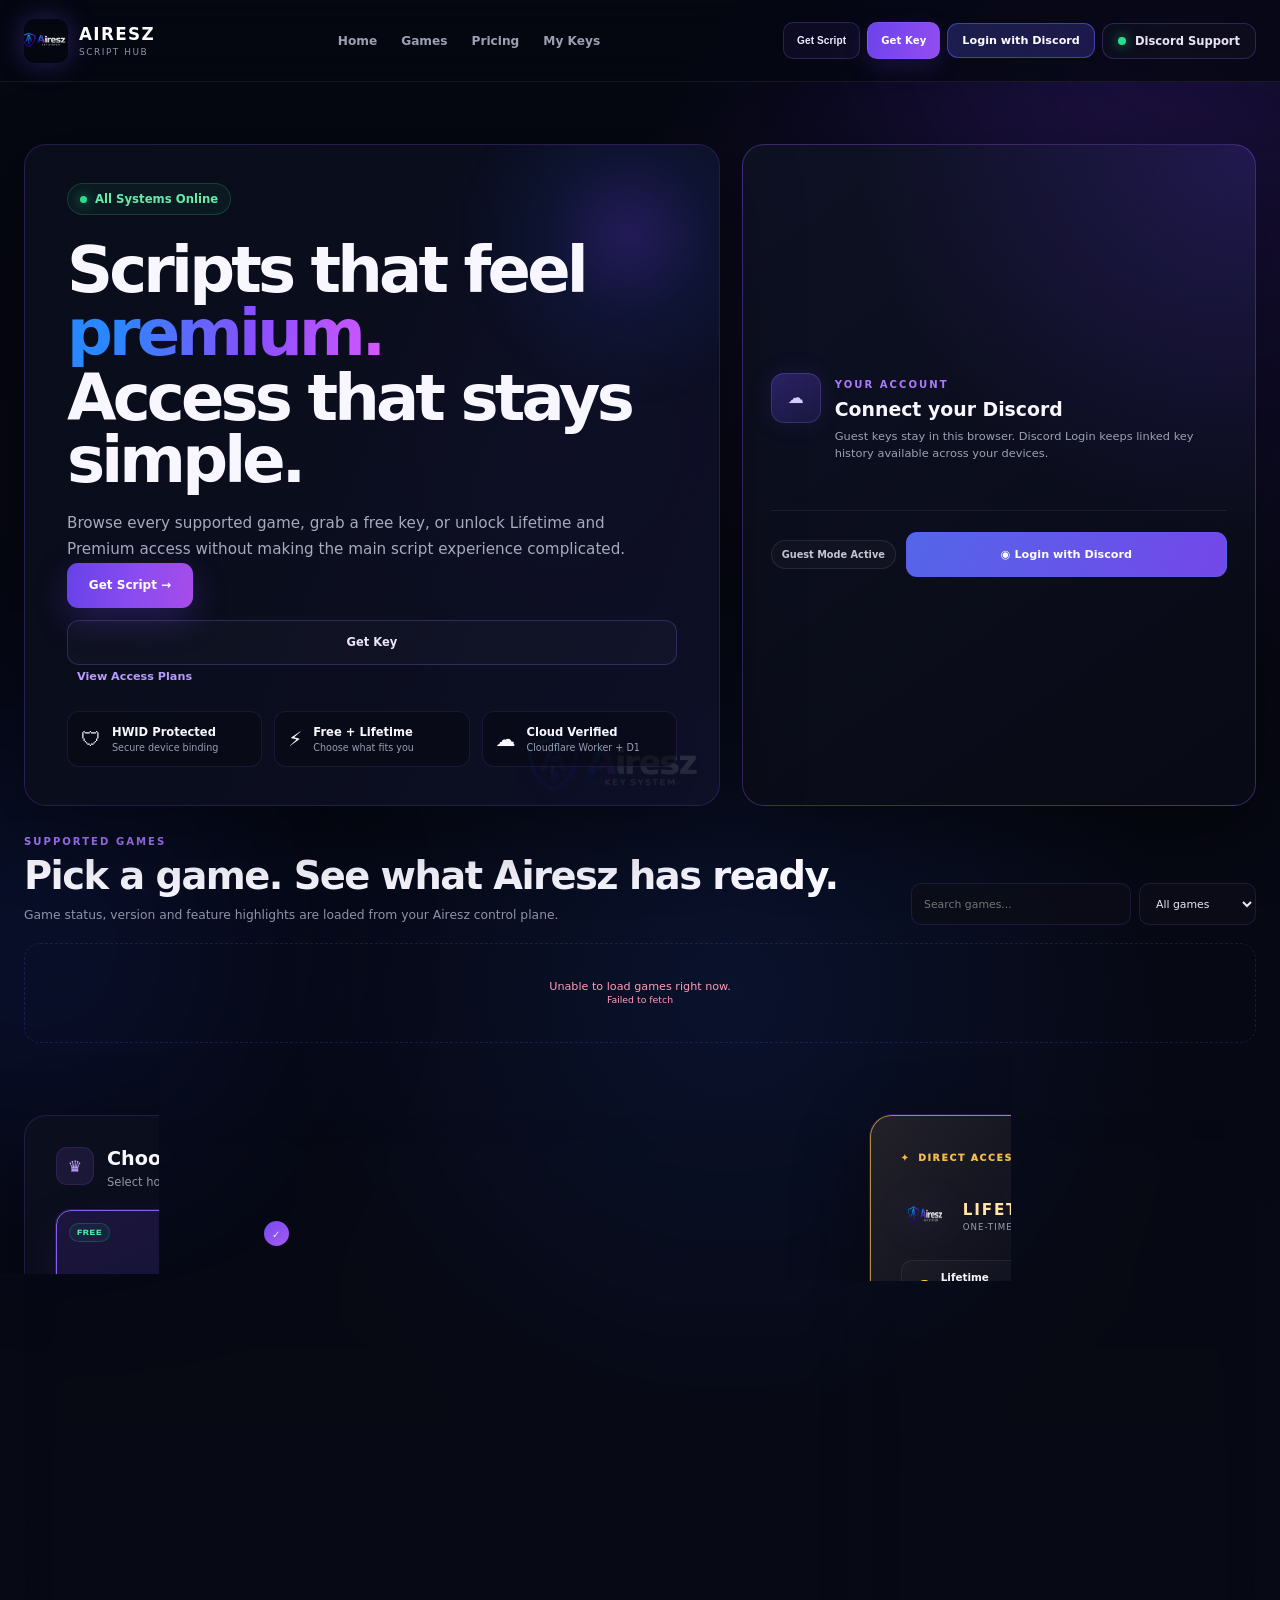
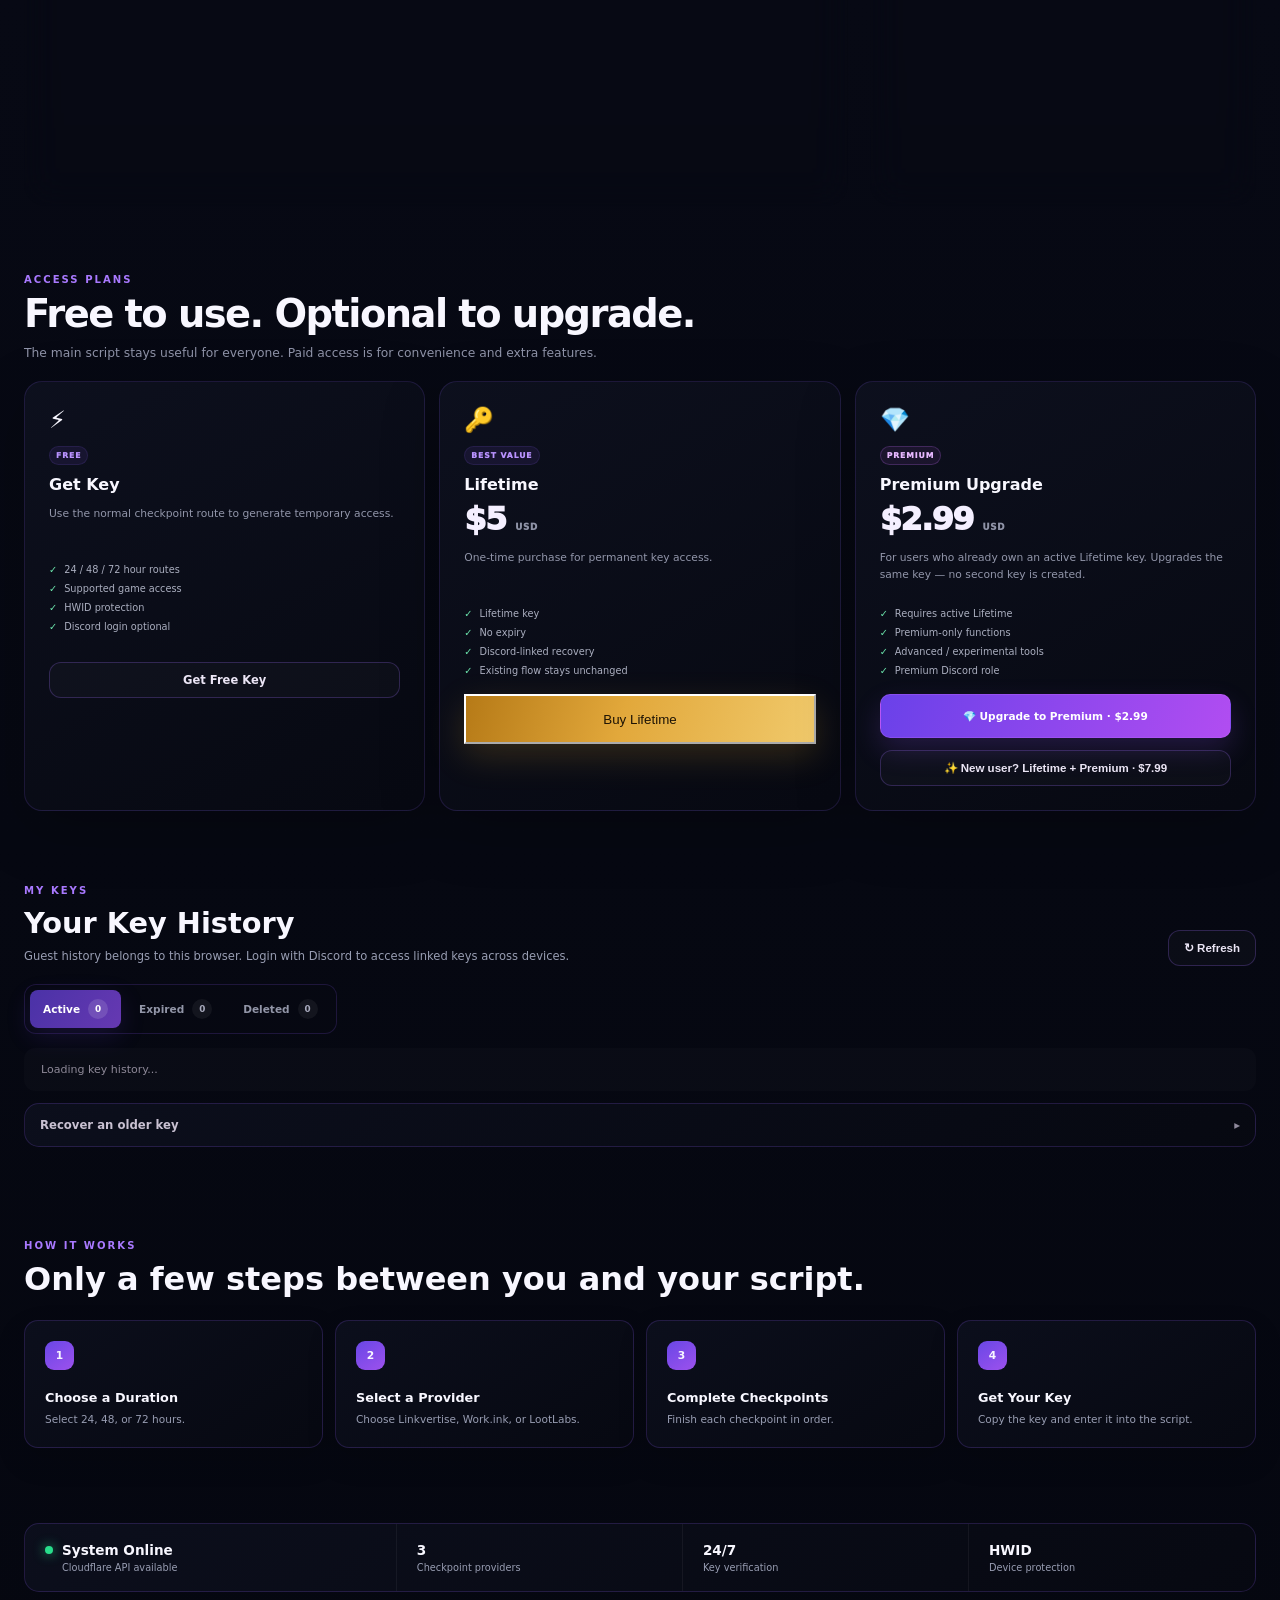
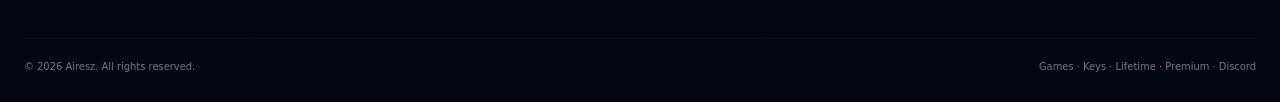
==== commit e2e8ac85: "Add files via upload" ====
--- a/index.html
+++ b/index.html
@@ -10,7 +10,7 @@
   <link rel="stylesheet" href="styles.css?v=3.16.0">
   <link rel="stylesheet" href="discord-login.css?v=3.13.1">
   <link rel="stylesheet" href="purple-dashboard.css?v=3.17.0">
-  <link rel="stylesheet" href="game-premium.css?v=3.21.0">
+  <link rel="stylesheet" href="game-premium.css?v=3.24.0">
 </head>
 <body>
   <div class="page-glow glow-a"></div>
@@ -231,6 +231,6 @@
   <footer class="shell"><span>© 2026 Airesz. All rights reserved.</span><span>Games · Keys · Lifetime · Premium · Discord</span></footer>
 
   <script src="config.js?v=3.16.0"></script>
-  <script src="app.js?v=3.23.0"></script>
+  <script src="app.js?v=3.24.0"></script>
 </body>
 </html>
--- a/game-premium.css
+++ b/game-premium.css
@@ -81,3 +81,62 @@
   .game-premium-highlights{gap:5px}
   .game-premium-highlights span{font-size:.52rem}
 }
+
+
+/* v3.24.0 — equal-height game cards + anchored actions */
+.games-grid{align-items:stretch}
+.game-card{
+  display:flex;
+  flex-direction:column;
+  height:100%;
+}
+.game-cover-button{
+  display:block;
+  width:100%;
+  padding:0;
+  border:0;
+  background:transparent;
+  color:inherit;
+  text-align:inherit;
+  cursor:pointer;
+  flex:0 0 auto;
+}
+.game-card-body{
+  display:flex;
+  flex-direction:column;
+  flex:1 1 auto;
+}
+.game-card-actions{
+  display:grid;
+  grid-template-columns:minmax(0,1.35fr) minmax(92px,.65fr);
+  gap:8px;
+  margin-top:auto;
+  padding-top:12px;
+}
+.game-card-actions .game-view-button,
+.game-card-actions .game-key-button{
+  min-height:39px;
+}
+.game-key-button{
+  display:flex;
+  align-items:center;
+  justify-content:center;
+  width:100%;
+  padding:9px 10px;
+  border:1px solid rgba(139,92,246,.18);
+  border-radius:9px;
+  background:rgba(255,255,255,.012);
+  color:#d9d0ee;
+  font:inherit;
+  font-size:.6rem;
+  font-weight:850;
+  cursor:pointer;
+}
+.game-key-button:hover:not(:disabled){
+  border-color:rgba(155,112,255,.45);
+  background:rgba(139,92,246,.08);
+}
+.game-view-button:disabled,.game-key-button:disabled{opacity:.48;cursor:not-allowed}
+@media(max-width:560px){
+  .game-card-actions{grid-template-columns:1fr 1fr}
+}
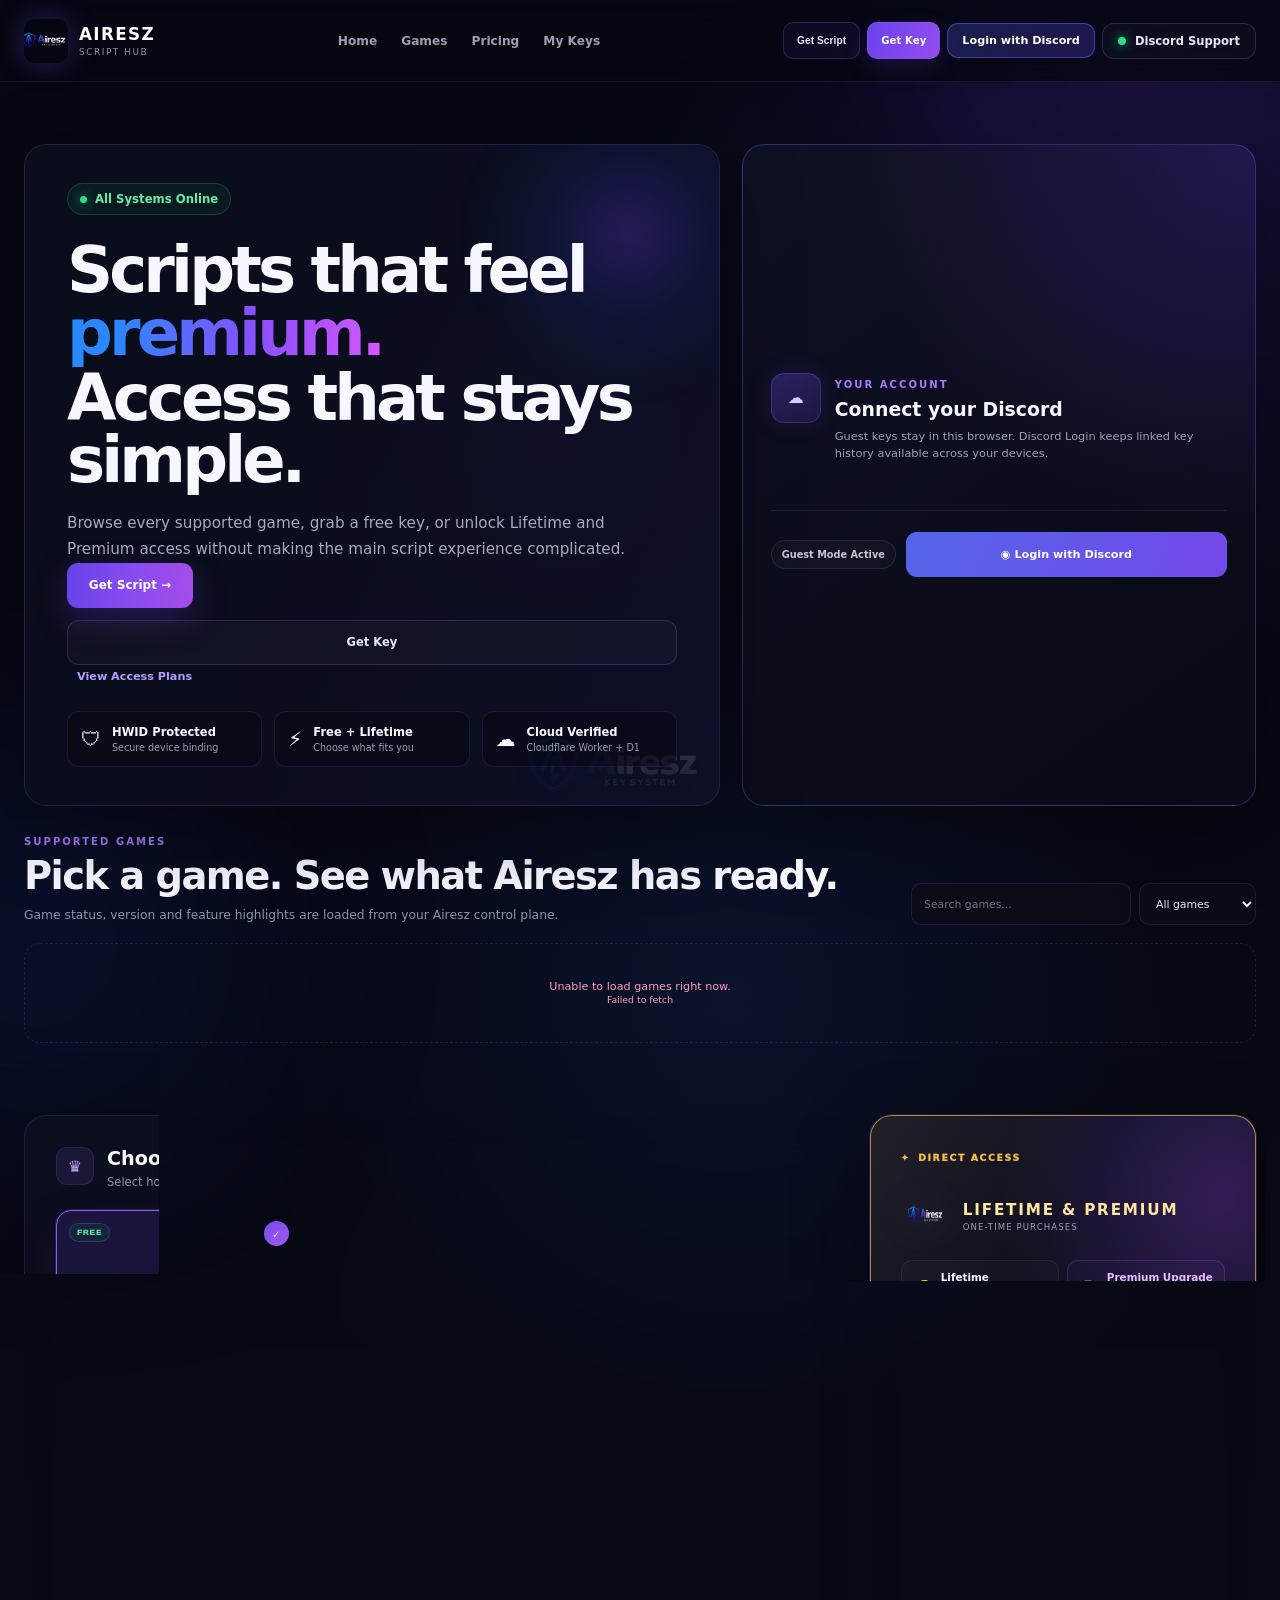
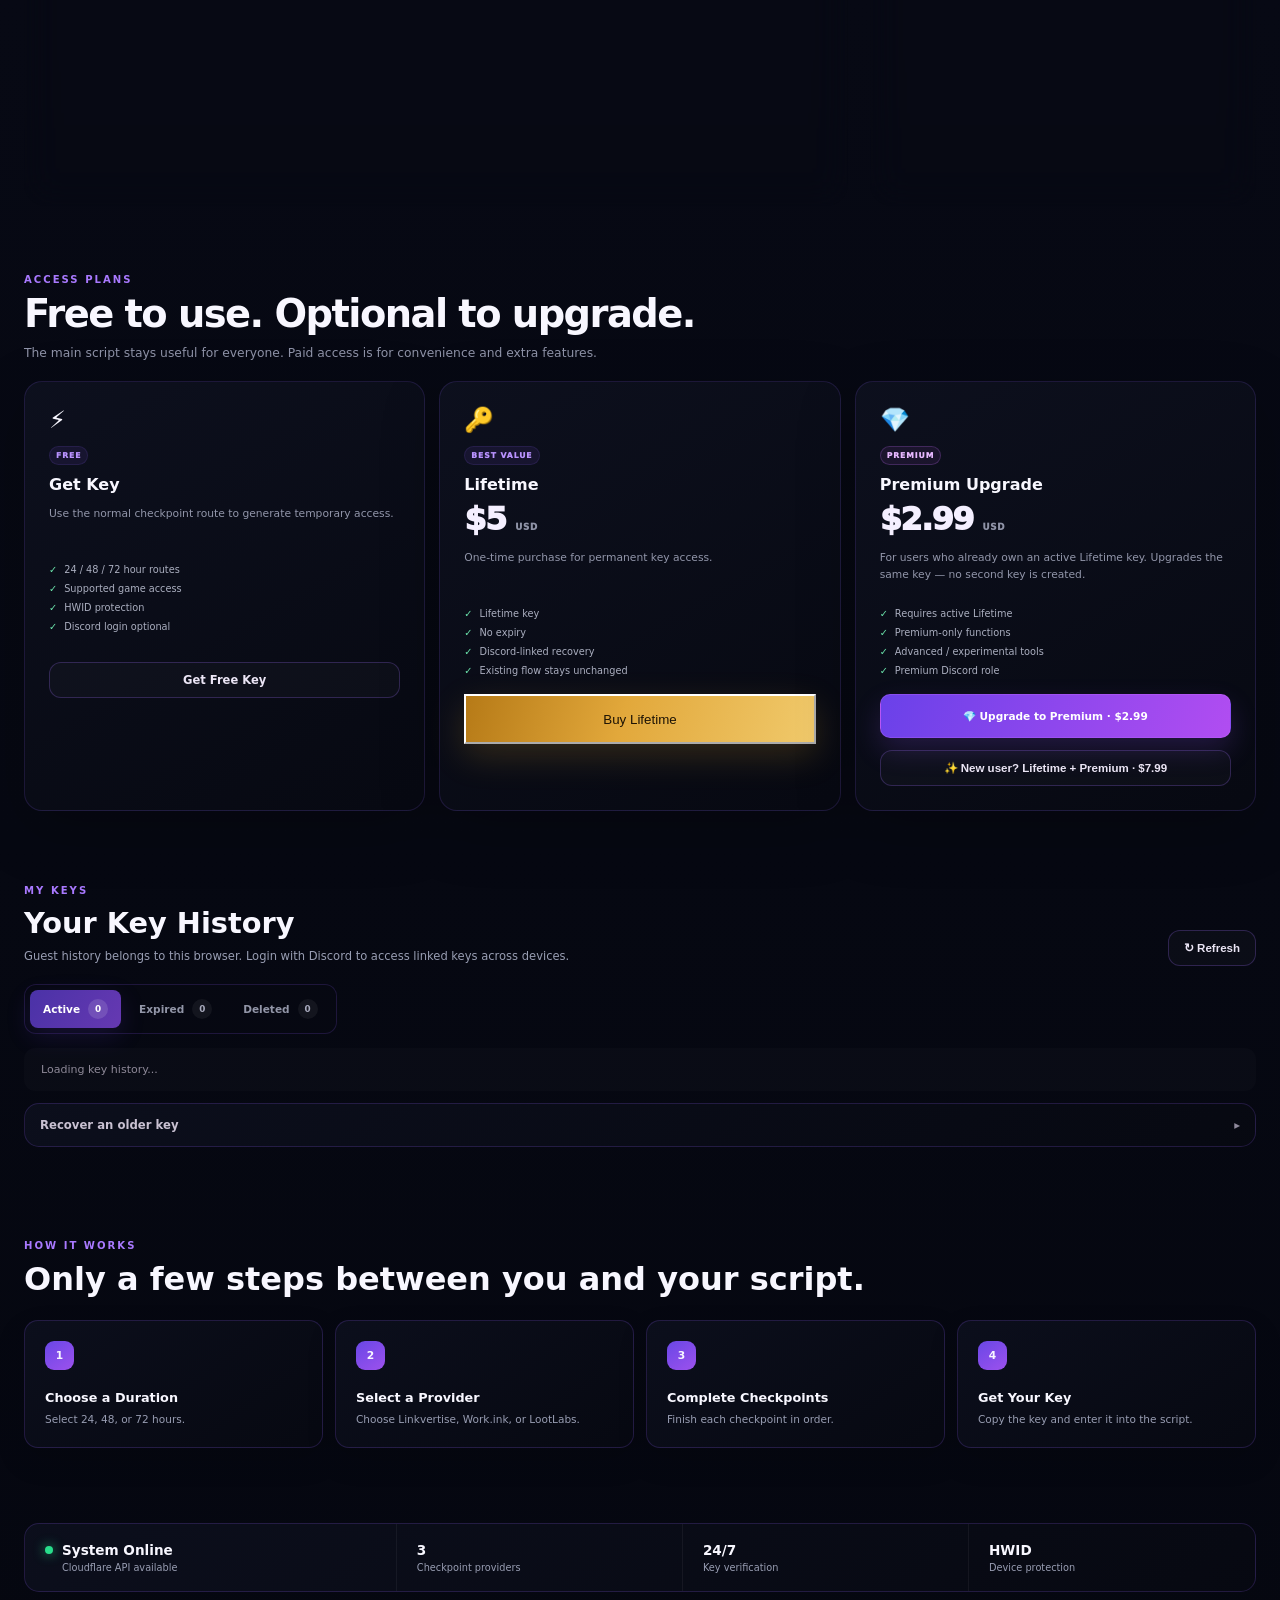
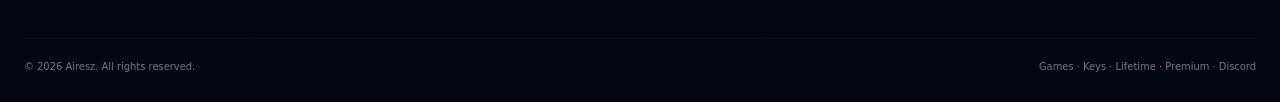
==== commit f2710342: "Add files via upload" ====
--- a/index.html
+++ b/index.html
@@ -231,6 +231,6 @@
   <footer class="shell"><span>© 2026 Airesz. All rights reserved.</span><span>Games · Keys · Lifetime · Premium · Discord</span></footer>
 
   <script src="config.js?v=3.16.0"></script>
-  <script src="app.js?v=3.24.0"></script>
+  <script src="app.js?v=3.25.0"></script>
 </body>
 </html>
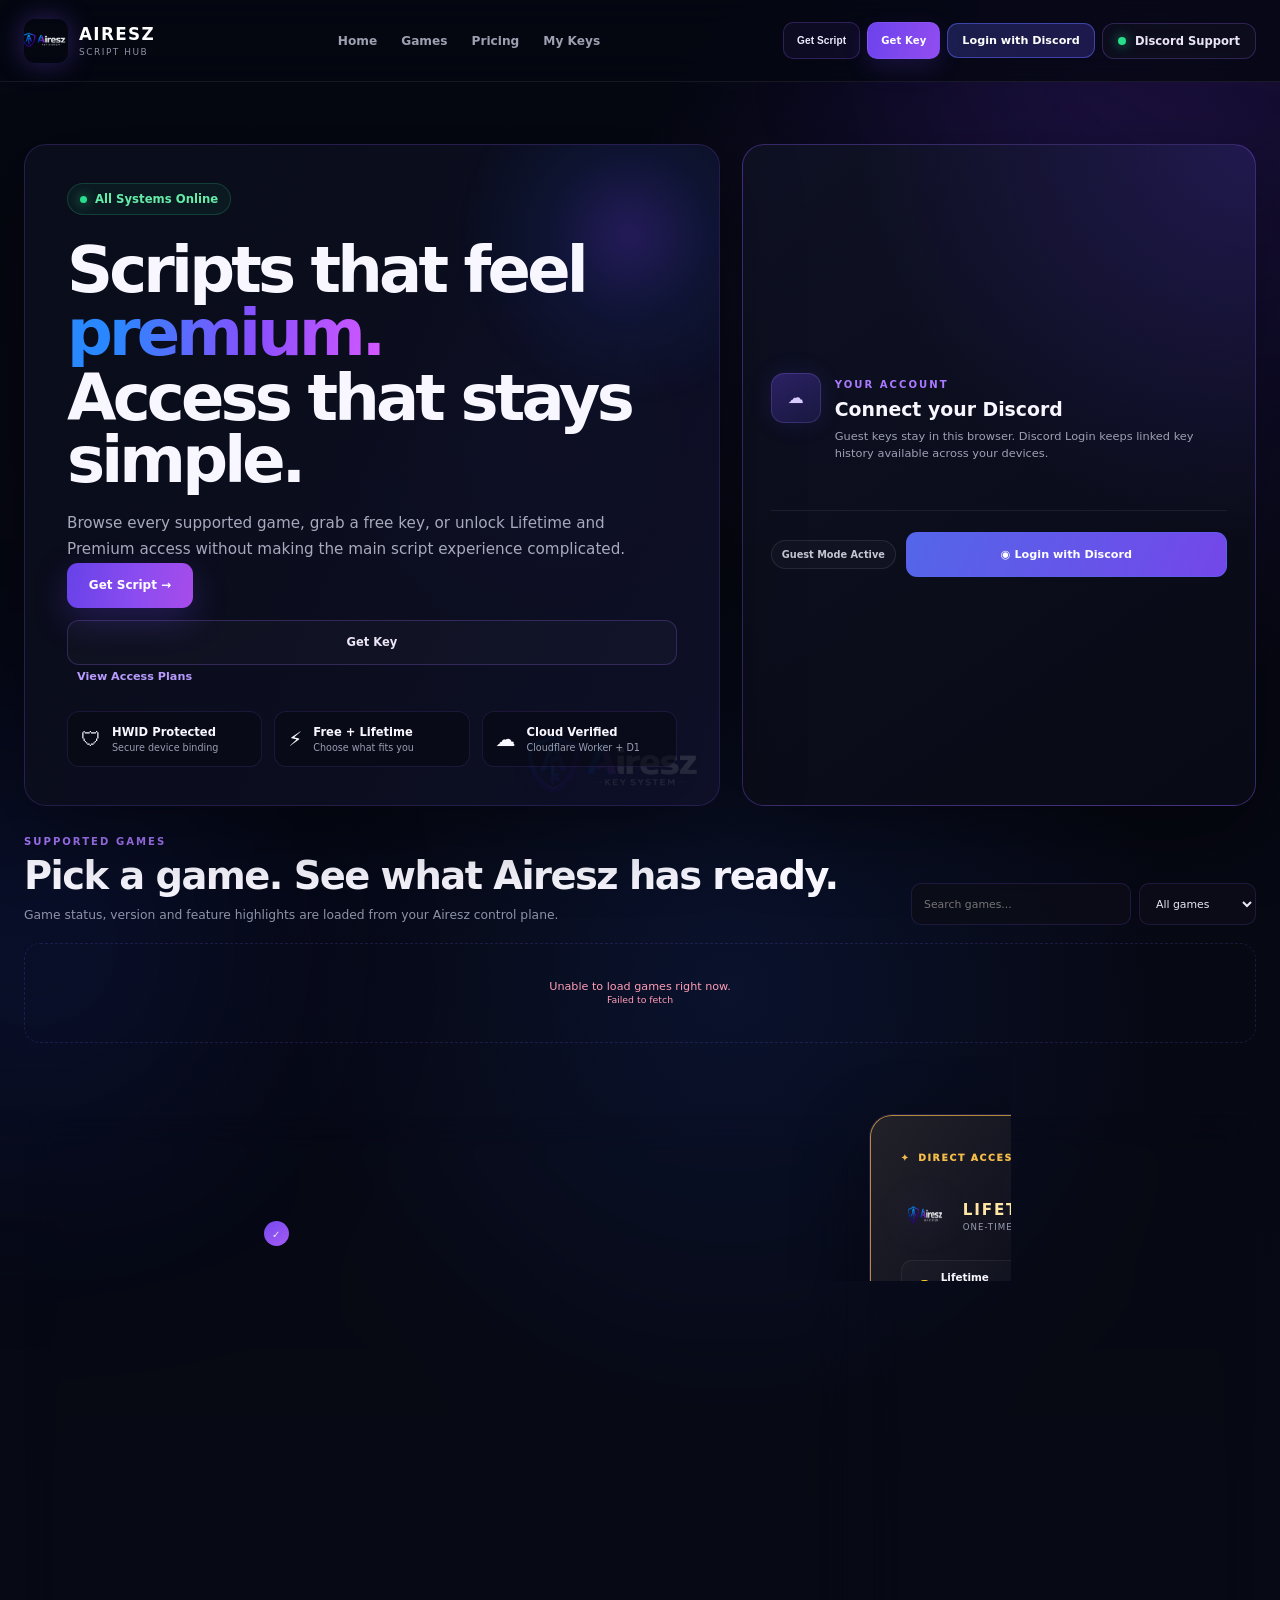
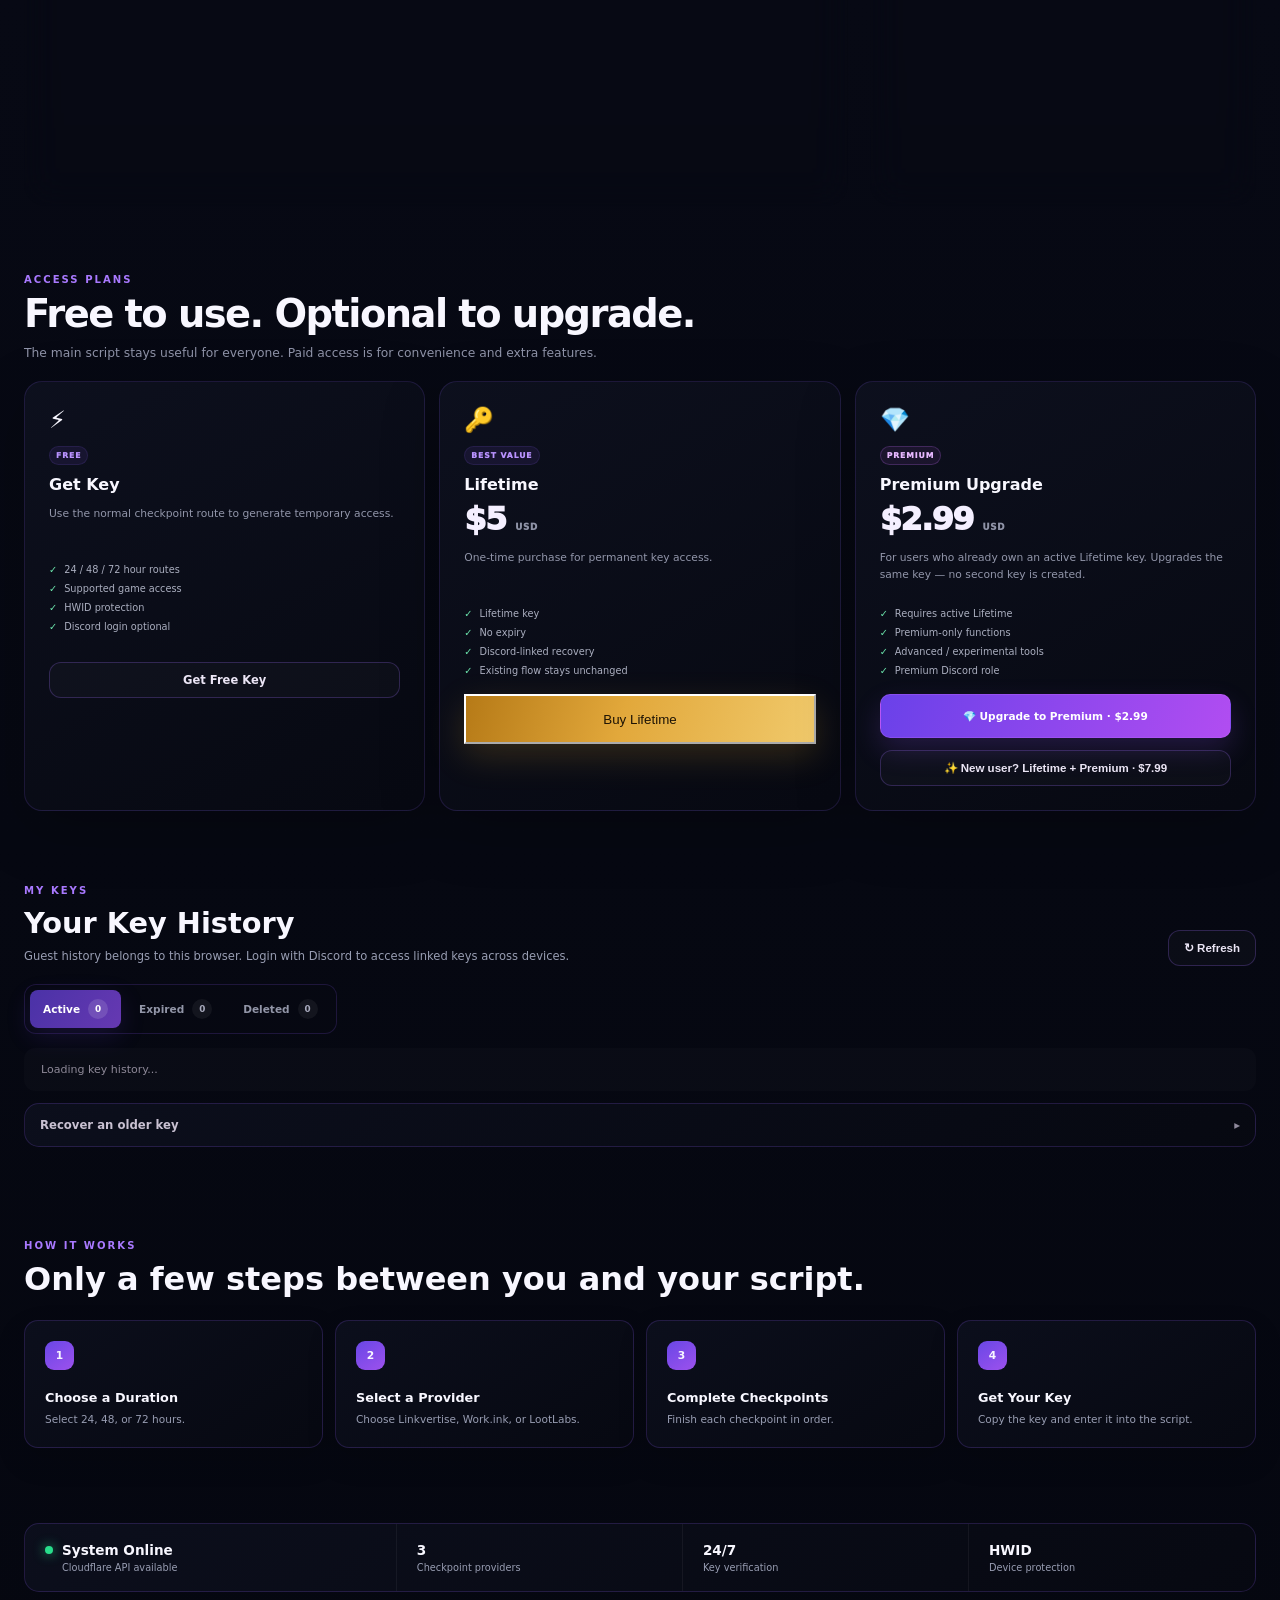
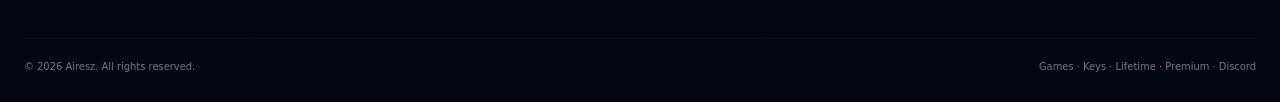
==== commit 1089b913: "Add files via upload" ====
--- a/index.html
+++ b/index.html
@@ -7,7 +7,7 @@
   <meta name="description" content="Airesz free script key system with Linkvertise, Work.ink, and LootLabs checkpoints.">
   <title>Airesz Script Hub</title>
   <link rel="icon" href="assets/airesz-mark.png">
-  <link rel="stylesheet" href="styles.css?v=3.16.0">
+  <link rel="stylesheet" href="styles.css?v=3.14.0">
   <link rel="stylesheet" href="discord-login.css?v=3.13.1">
   <link rel="stylesheet" href="purple-dashboard.css?v=3.17.0">
   <link rel="stylesheet" href="game-premium.css?v=3.24.0">
@@ -231,6 +231,6 @@
   <footer class="shell"><span>© 2026 Airesz. All rights reserved.</span><span>Games · Keys · Lifetime · Premium · Discord</span></footer>
 
   <script src="config.js?v=3.16.0"></script>
-  <script src="app.js?v=3.25.0"></script>
+  <script src="app.js?v=3.14.1"></script>
 </body>
 </html>
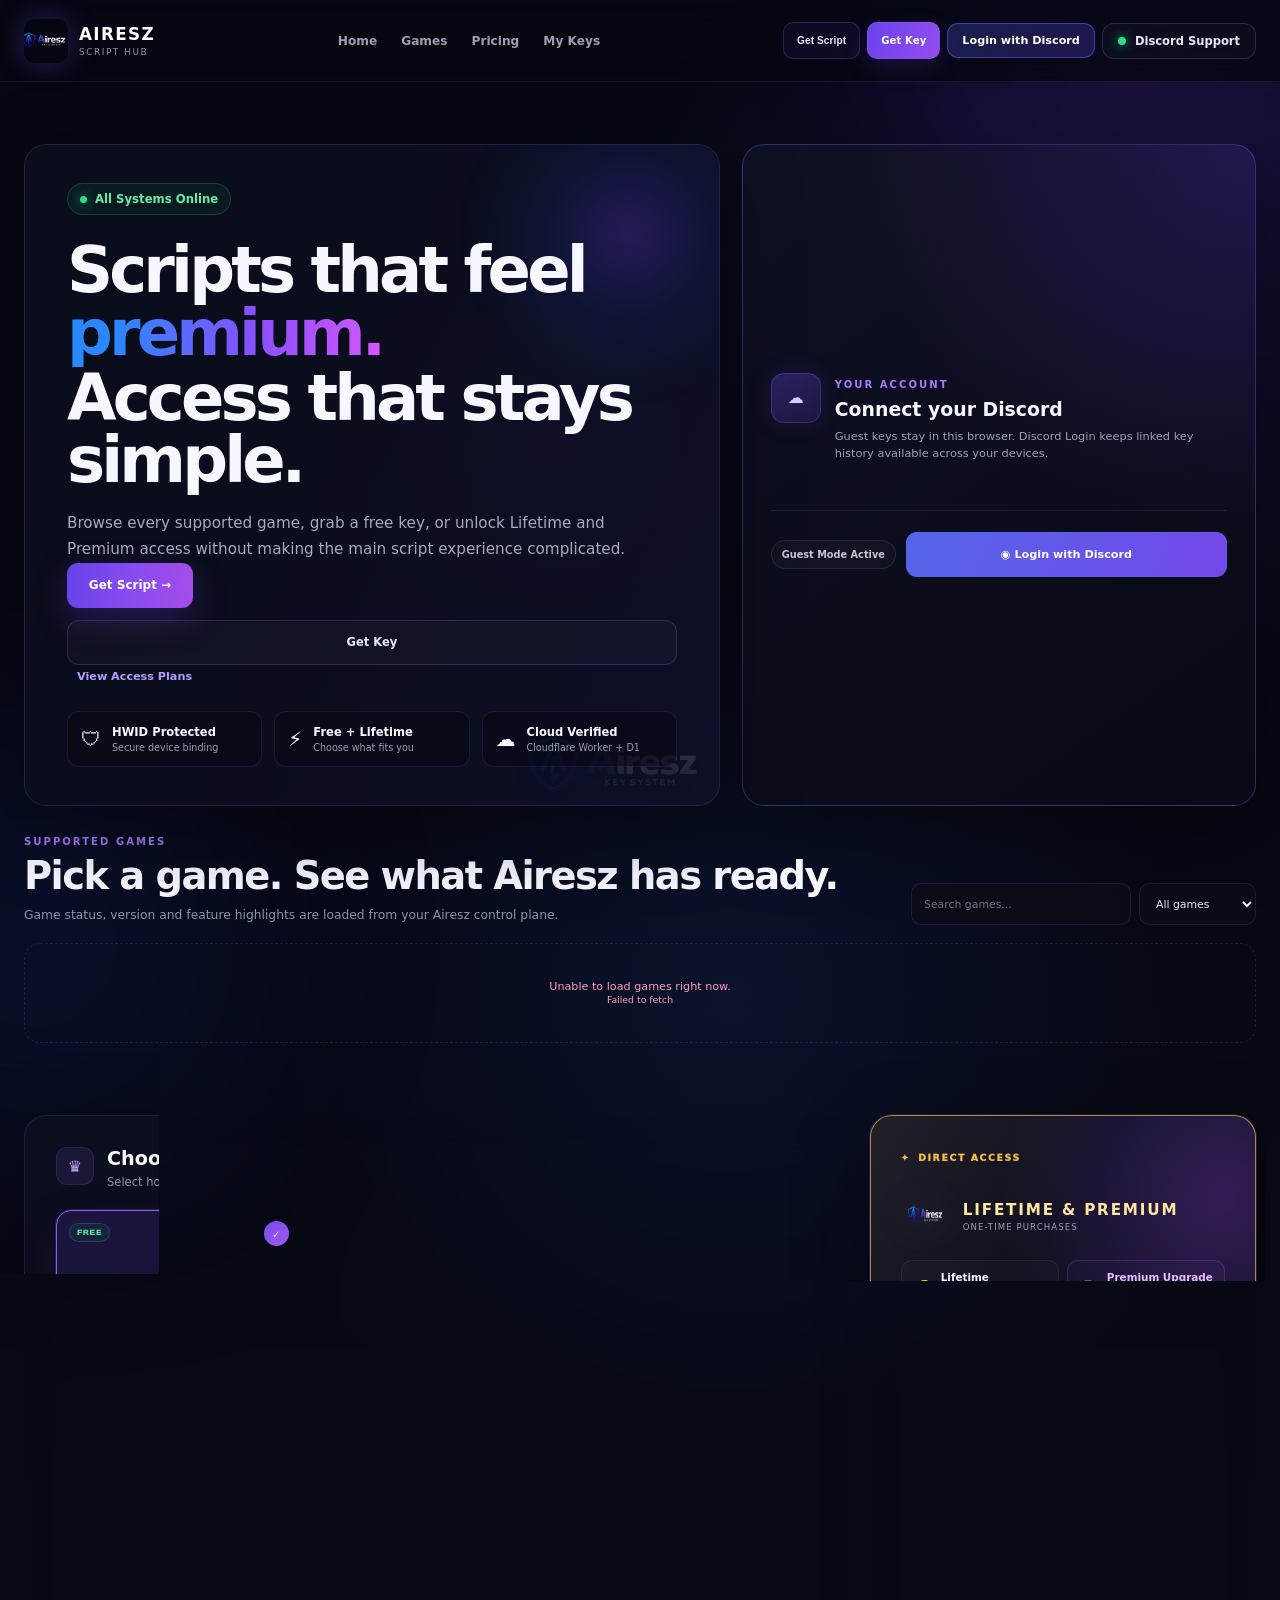
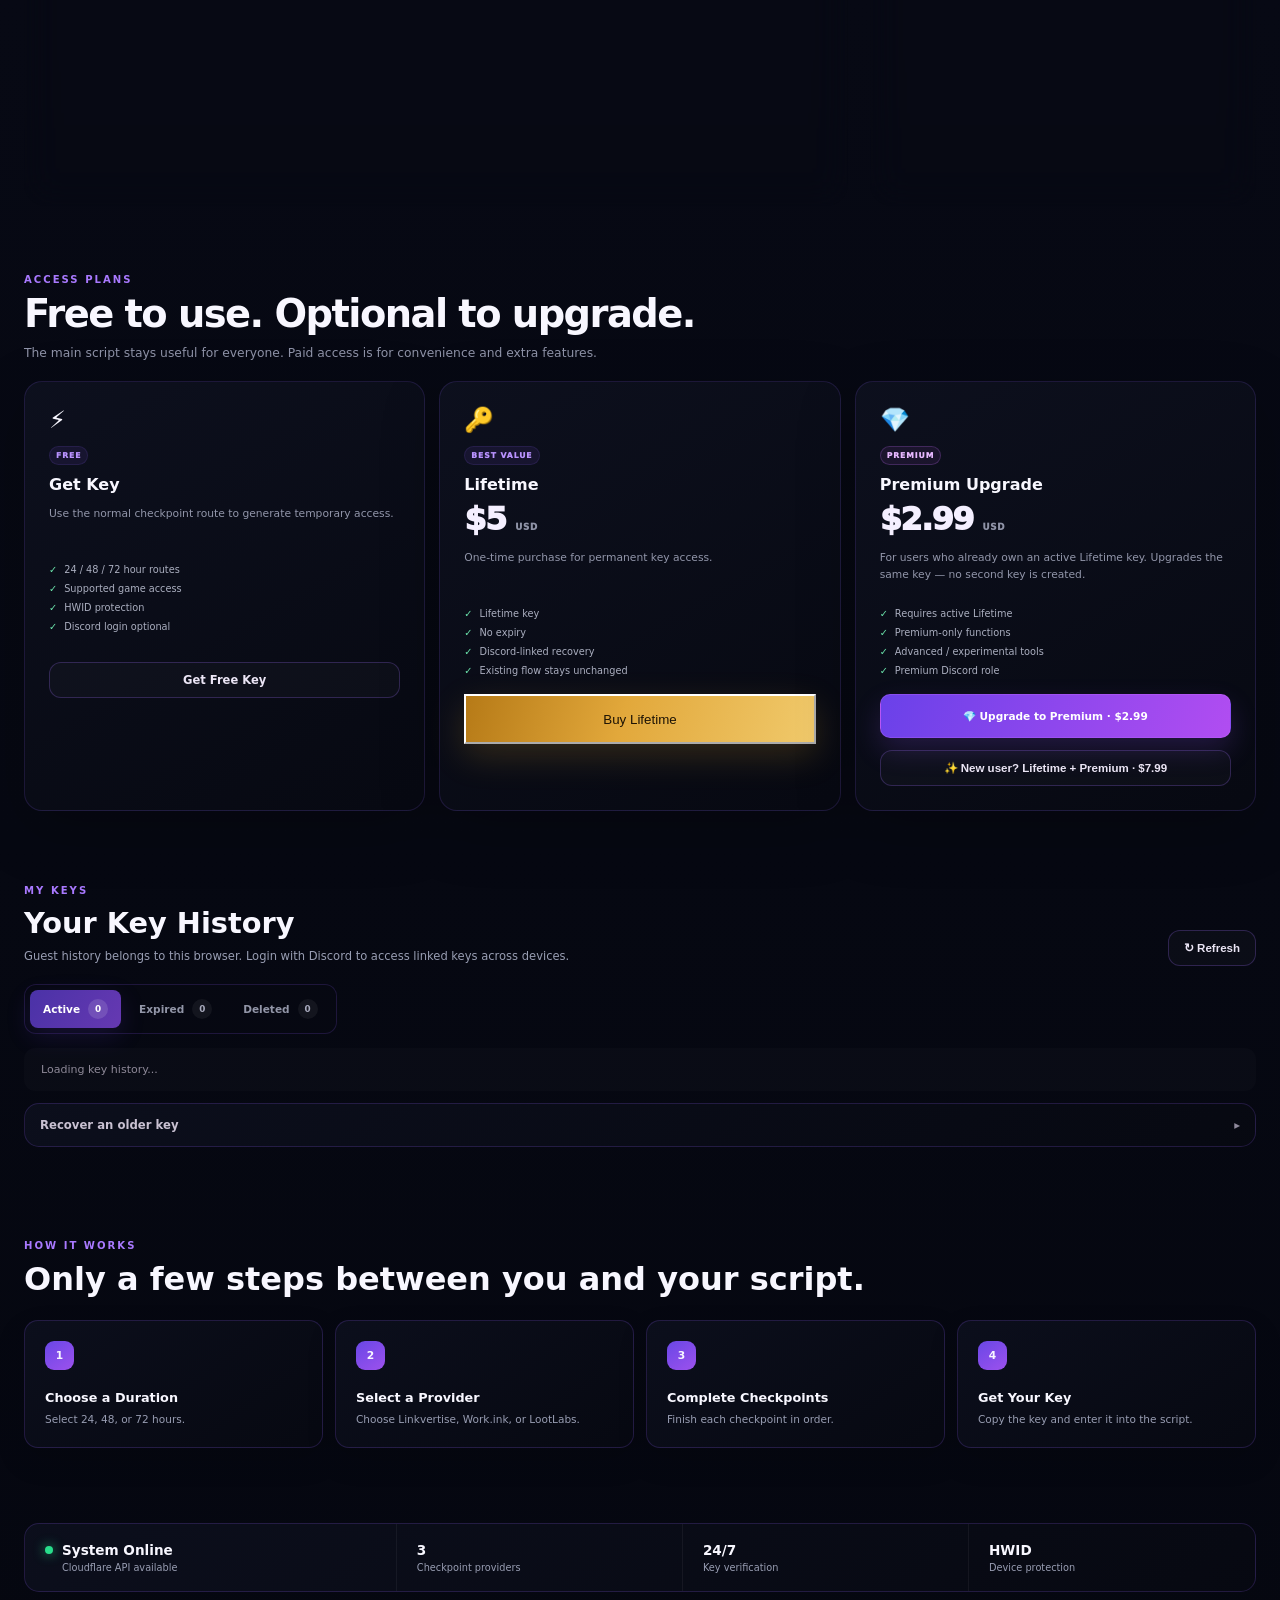
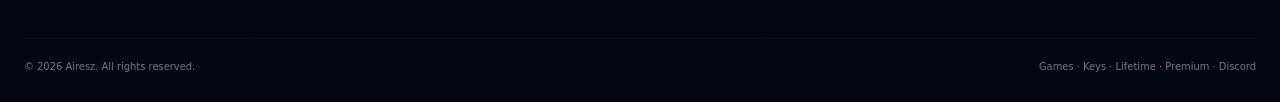
==== commit ef74b50f: "Add files via upload" ====
--- a/index.html
+++ b/index.html
@@ -230,7 +230,18 @@
 
   <footer class="shell"><span>© 2026 Airesz. All rights reserved.</span><span>Games · Keys · Lifetime · Premium · Discord</span></footer>
 
+  <script>
+    // Linkvertise can return to this fixed GitHub Pages target with ?hash=... .
+    // Forward before loading cached application JS so Android checkpoint returns
+    // can never be skipped by a stale app.js response.
+    (() => {
+      const proof = new URLSearchParams(location.search).get("hash") || "";
+      if (/^[A-Za-z0-9]{64}$/.test(proof)) {
+        location.replace("https://airesz-key-api.airesz-key-system.workers.dev/api/provider/linkvertise/callback?hash=" + encodeURIComponent(proof));
+      }
+    })();
+  </script>
   <script src="config.js?v=3.16.0"></script>
-  <script src="app.js?v=3.14.1"></script>
+  <script src="app.js?v=3.15.0"></script>
 </body>
 </html>
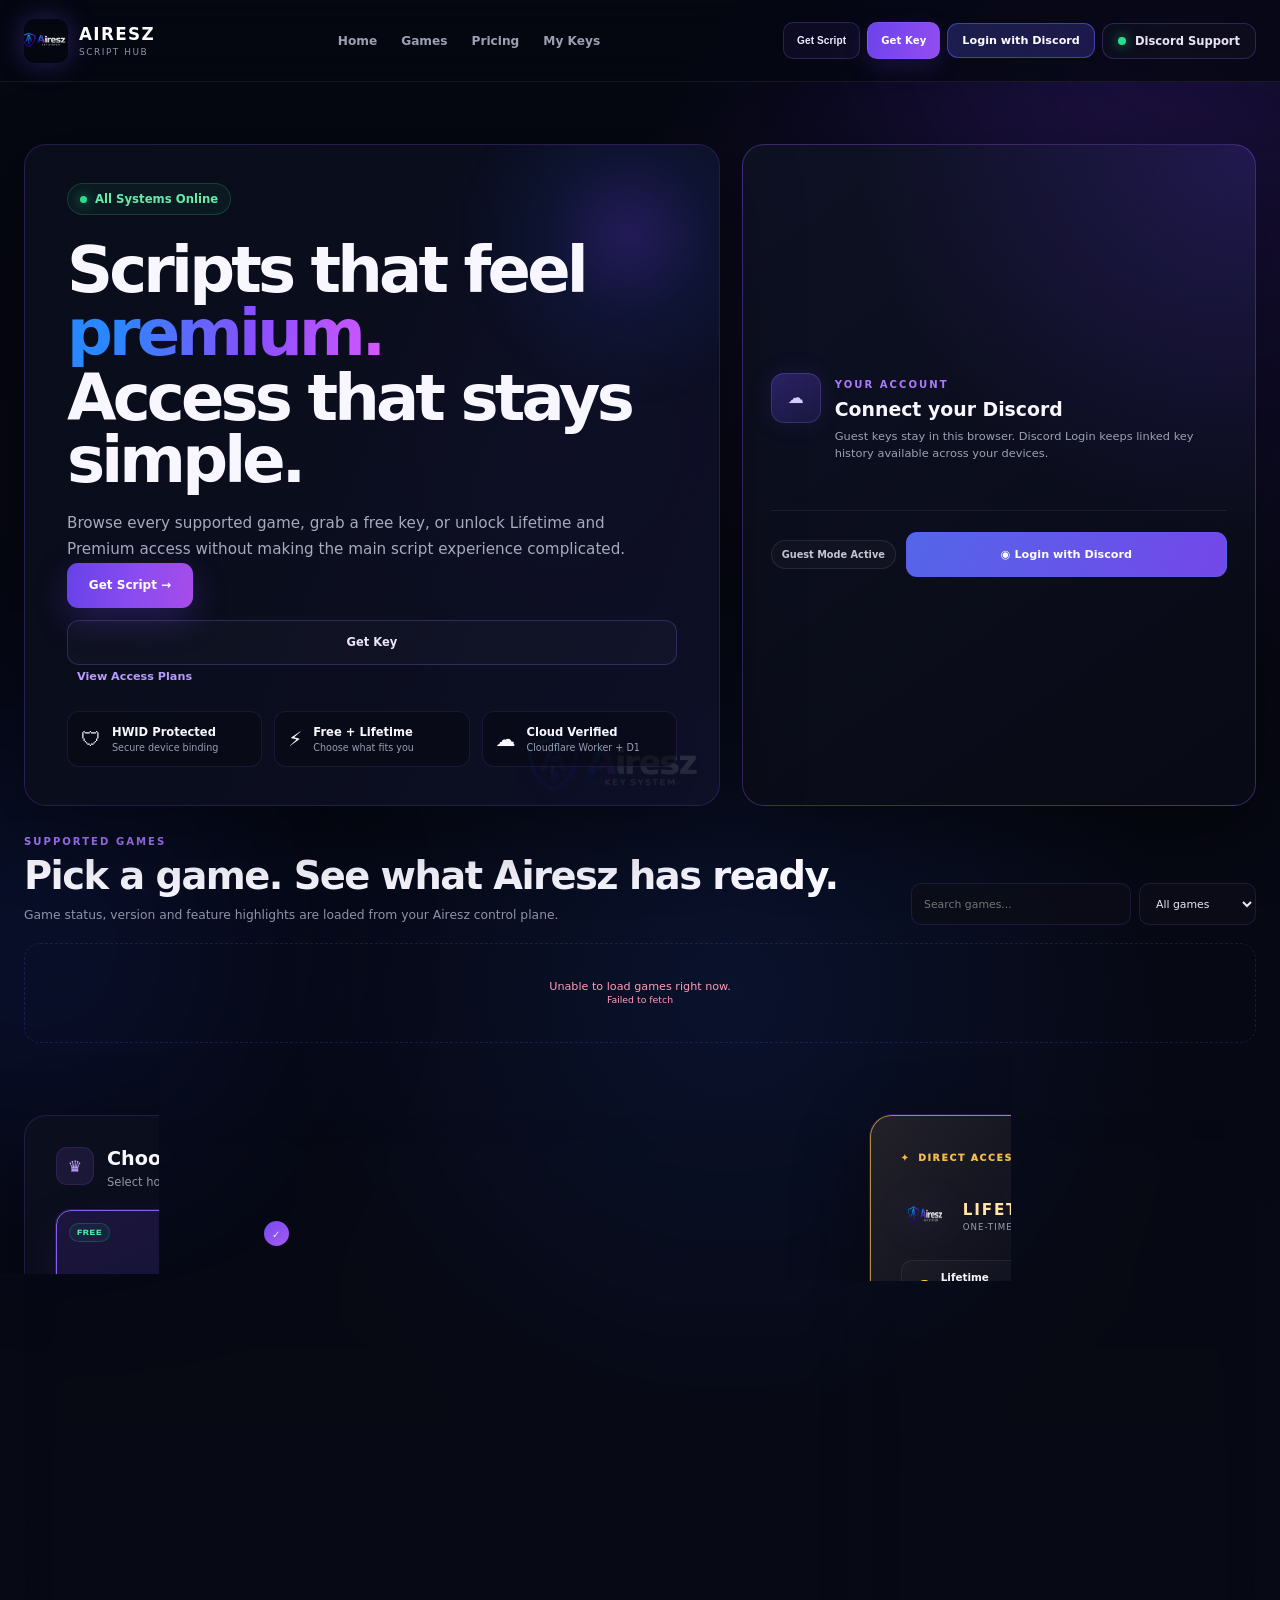
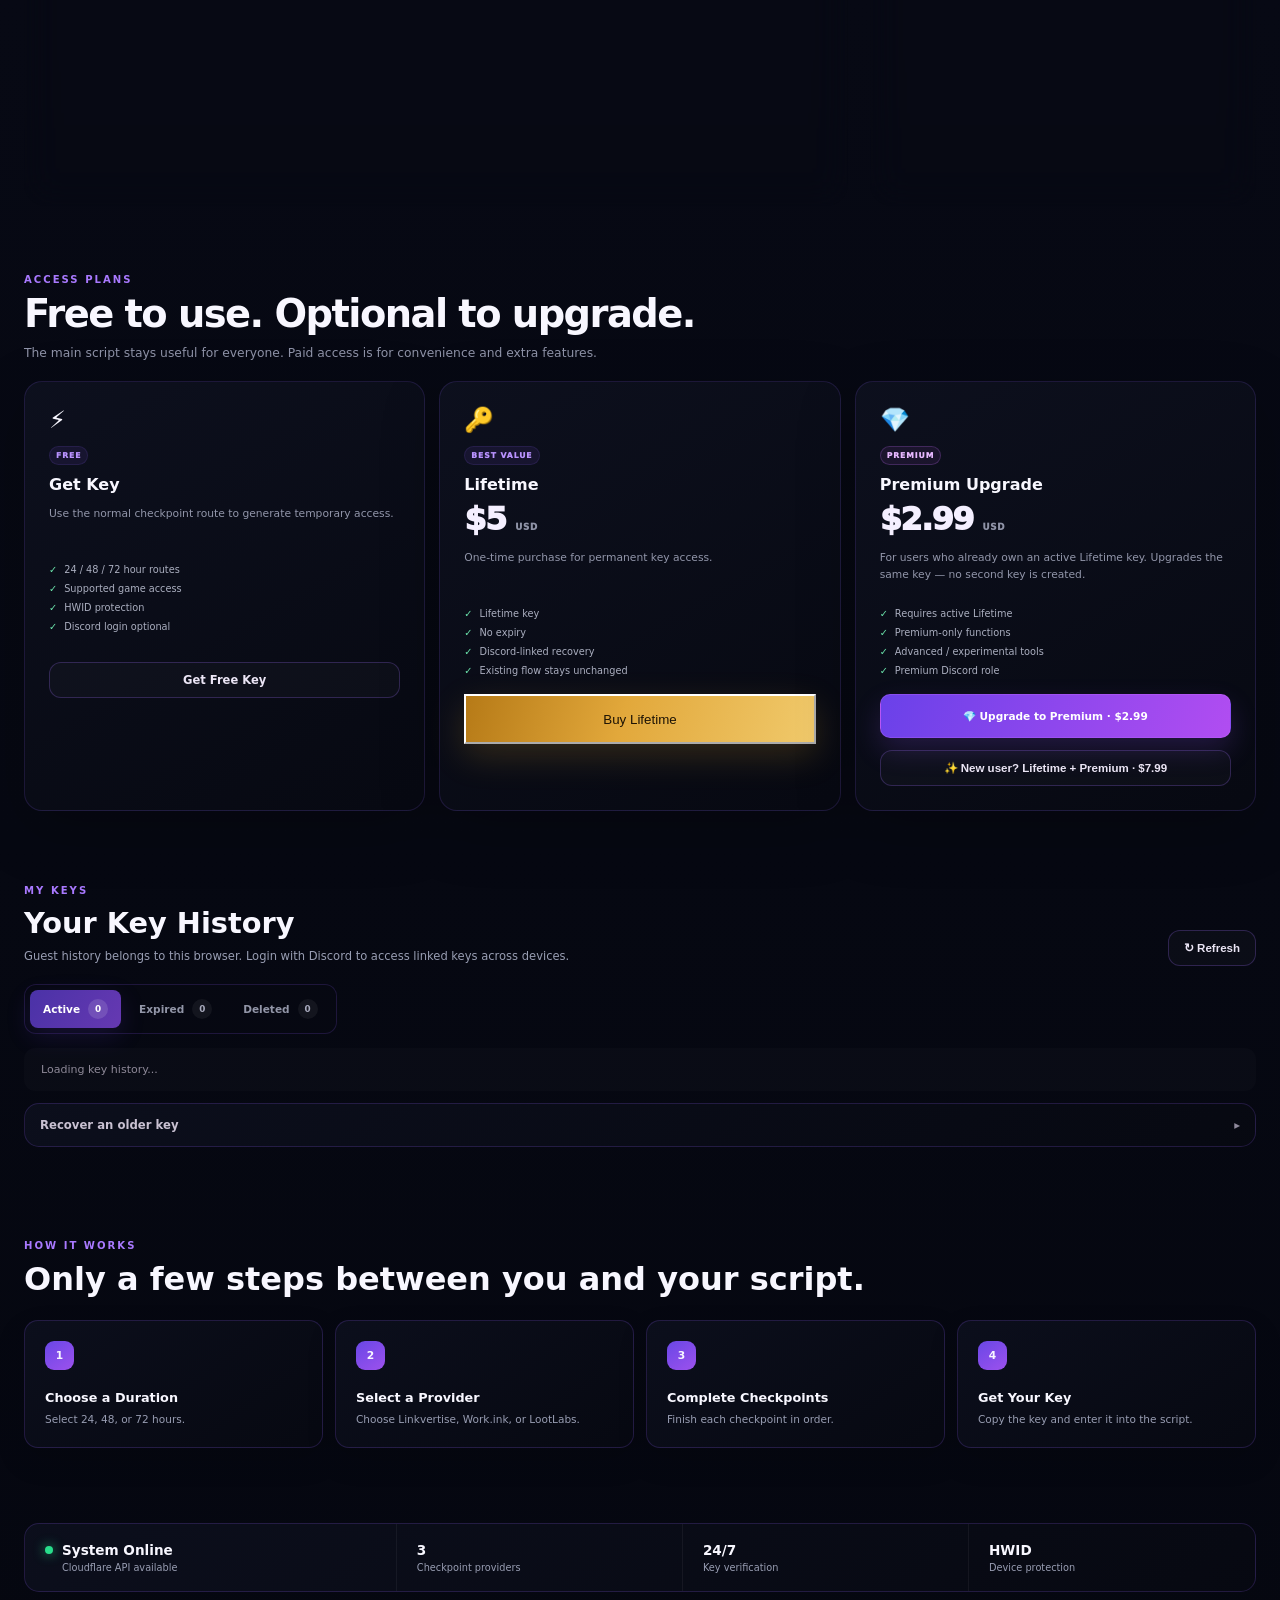
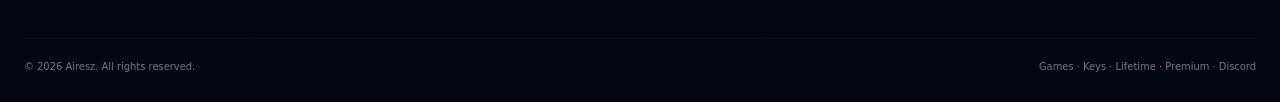
==== commit 193c2c27: "Add files via upload" ====
--- a/index.html
+++ b/index.html
@@ -102,7 +102,7 @@
 
         <div class="card-heading provider-heading">
           <span class="heading-icon">🔗</span>
-          <div><h2>Select a Provider</h2><p>The same provider will be used for every checkpoint.</p></div>
+          <div><h2>Select a Provider</h2><p>You can change provider later without losing verified checkpoint progress.</p></div>
         </div>
 
         <div class="providers" role="group" aria-label="Checkpoint provider">
@@ -125,7 +125,7 @@
 
         <div class="builder-actions">
           <button id="startBtn" class="primary-button" type="button"><span>▶</span> Start Checkpoint</button>
-          <button id="cancelBtn" class="danger-button hidden" type="button"><span>×</span> Cancel Session</button>
+          <button id="cancelBtn" class="danger-button hidden" type="button"><span>×</span> Cancel / Change Provider</button>
           <span id="routeState" class="route-state">Ready</span>
         </div>
         <p id="message" class="message" aria-live="polite"></p>
@@ -242,6 +242,6 @@
     })();
   </script>
   <script src="config.js?v=3.16.0"></script>
-  <script src="app.js?v=3.15.0"></script>
+  <script src="app.js?v=3.16.0"></script>
 </body>
 </html>
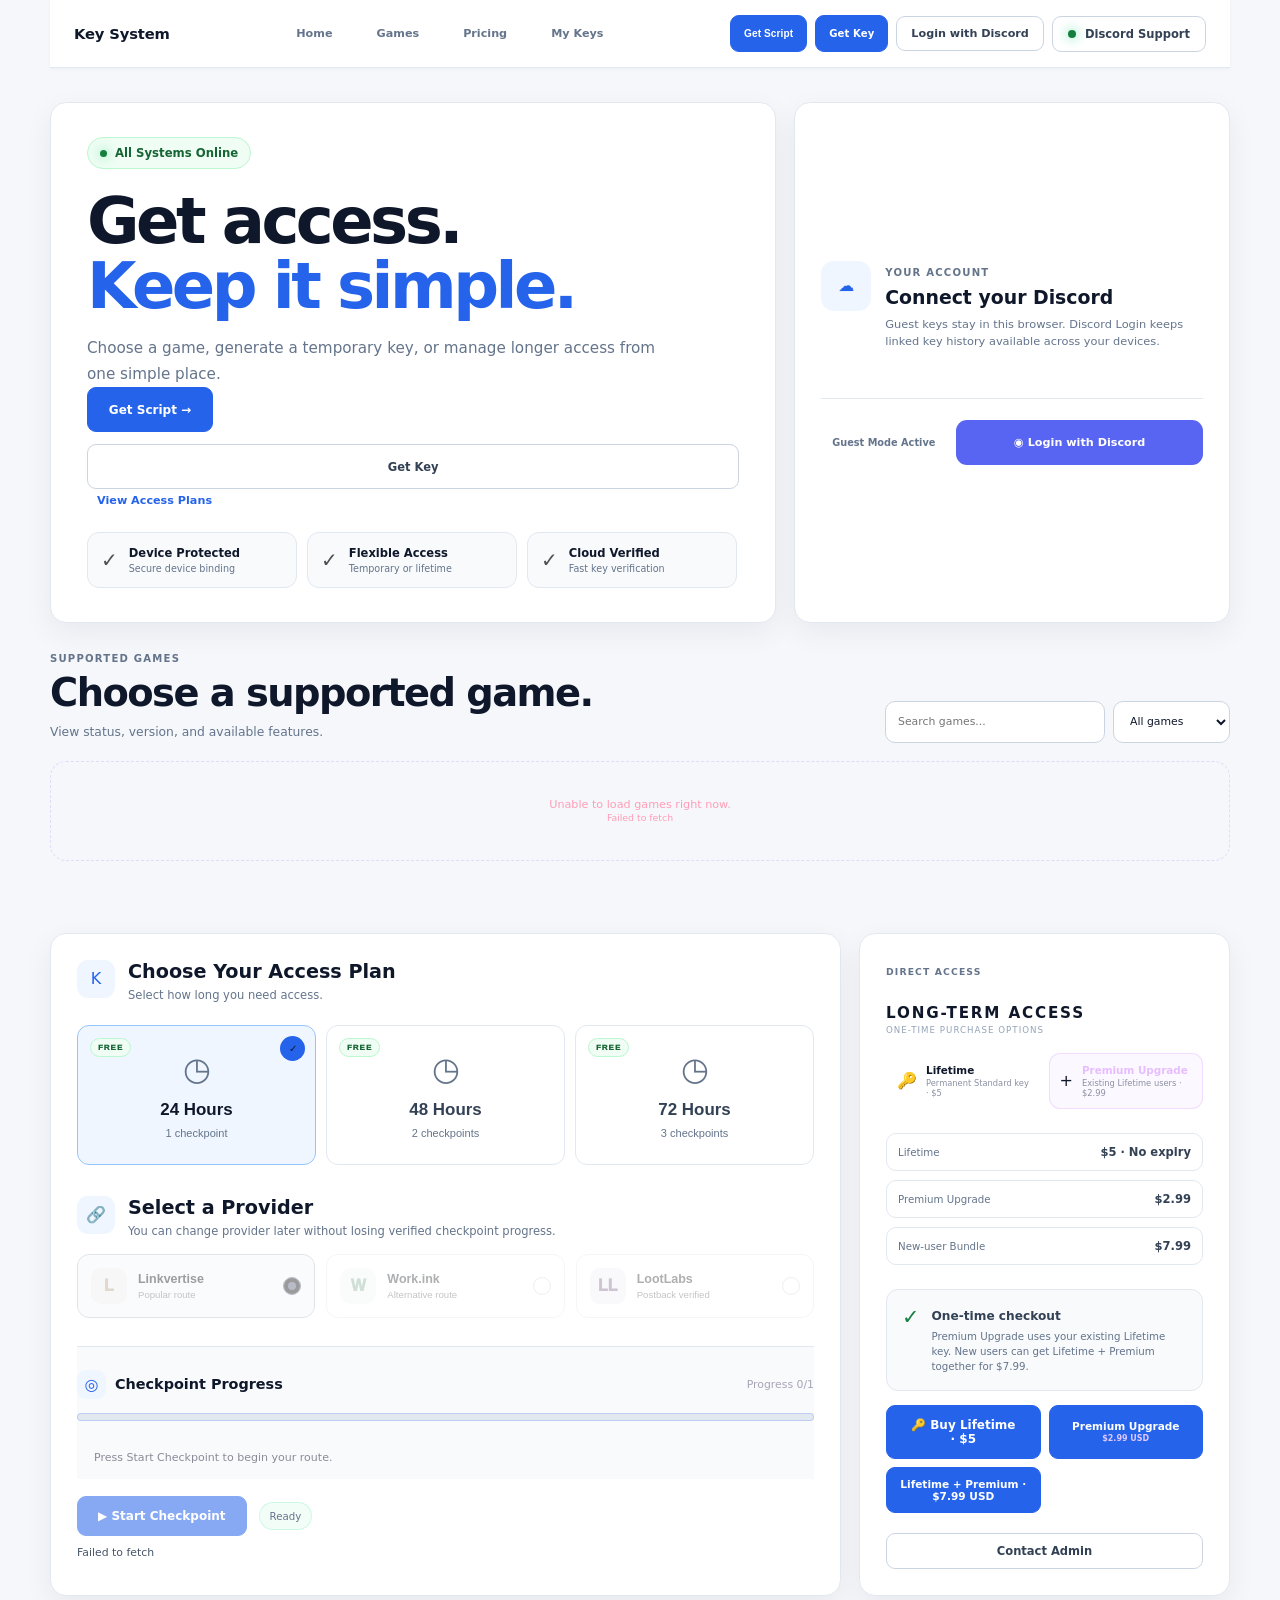
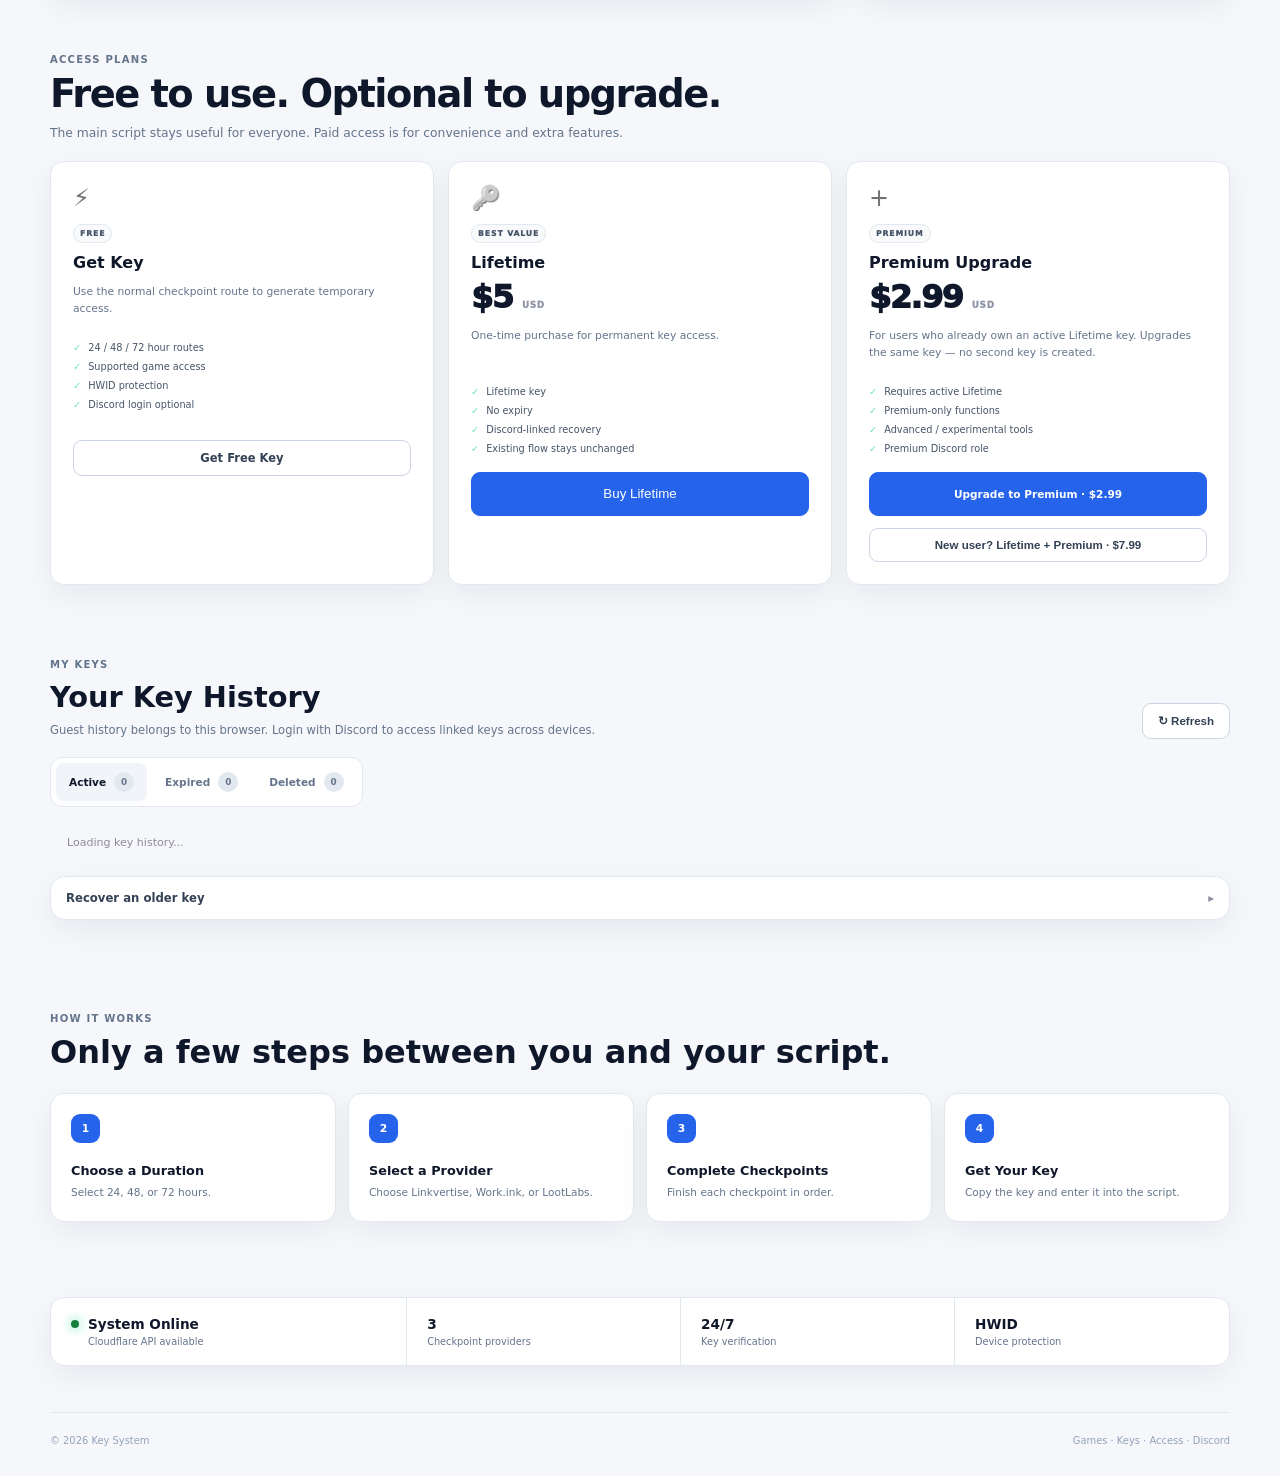
==== commit b94c91b1: "Add files via upload" ====
--- a/index.html
+++ b/index.html
@@ -3,14 +3,14 @@
 <head>
   <meta charset="utf-8">
   <meta name="viewport" content="width=device-width,initial-scale=1">
-  <meta name="theme-color" content="#080511">
-  <meta name="description" content="Airesz free script key system with Linkvertise, Work.ink, and LootLabs checkpoints.">
-  <title>Airesz Script Hub</title>
-  <link rel="icon" href="assets/airesz-mark.png">
+  <meta name="theme-color" content="#f5f7fb">
+  <meta name="description" content="Simple key access portal with checkpoint providers, account linking, and access plans.">
+  <title>Key System</title>
   <link rel="stylesheet" href="styles.css?v=3.14.0">
   <link rel="stylesheet" href="discord-login.css?v=3.13.1">
   <link rel="stylesheet" href="purple-dashboard.css?v=3.17.0">
   <link rel="stylesheet" href="game-premium.css?v=3.24.0">
+  <link rel="stylesheet" href="clean-ui.css?v=1.0.0">
 </head>
 <body>
   <div class="page-glow glow-a"></div>
@@ -18,9 +18,8 @@
   <div class="grid-overlay"></div>
 
   <header class="topbar shell">
-    <a class="brand" href="#home" aria-label="Airesz home">
-      <img src="assets/airesz-mark.png" alt="Airesz logo">
-      <span><strong>AIRESZ</strong><small>SCRIPT HUB</small></span>
+    <a class="brand" href="#home" aria-label="Key System home">
+      <span><strong>Key System</strong></span>
     </a>
     <nav aria-label="Main navigation">
       <a href="#home">Home</a>
@@ -41,13 +40,13 @@
     <section id="home" class="hero">
       <div class="hero-copy">
         <div id="globalMaintenancePill" class="pill"><span class="status-dot"></span> All Systems Online</div>
-        <h1>Scripts that feel <span class="gradient-word">premium.</span><br>Access that stays simple.</h1>
-        <p>Browse every supported game, grab a free key, or unlock Lifetime and Premium access without making the main script experience complicated.</p>
+        <h1>Get access.<br><span class="gradient-word">Keep it simple.</span></h1>
+        <p>Choose a game, generate a temporary key, or manage longer access from one simple place.</p>
         <div class="hero-actions"><button id="heroGetScriptBtn" class="primary-button hero-cta" type="button">Get Script <span>→</span></button><a class="secondary-button hero-cta" href="#get-key">Get Key</a><a class="text-button" href="#pricing">View Access Plans</a></div>
         <div class="hero-badges">
-          <article><span>🛡</span><div><strong>HWID Protected</strong><small>Secure device binding</small></div></article>
-          <article><span>⚡</span><div><strong>Free + Lifetime</strong><small>Choose what fits you</small></div></article>
-          <article><span>☁</span><div><strong>Cloud Verified</strong><small>Cloudflare Worker + D1</small></div></article>
+          <article><span>✓</span><div><strong>Device Protected</strong><small>Secure device binding</small></div></article>
+          <article><span>✓</span><div><strong>Flexible Access</strong><small>Temporary or lifetime</small></div></article>
+          <article><span>✓</span><div><strong>Cloud Verified</strong><small>Fast key verification</small></div></article>
         </div>
       </div>
       <div class="hero-mark" aria-hidden="true">
@@ -77,14 +76,14 @@
 
 
     <section id="games" class="games-section shell">
-      <div class="section-kicker-row"><div><div class="section-label">SUPPORTED GAMES</div><h2>Pick a game. See what Airesz has ready.</h2><p>Game status, version and feature highlights are loaded from your Airesz control plane.</p></div><div class="games-tools"><input id="gameSearch" type="search" placeholder="Search games..." autocomplete="off"><select id="gameFilter"><option value="all">All games</option><option value="online">Online</option><option value="maintenance">Maintenance</option></select></div></div>
+      <div class="section-kicker-row"><div><div class="section-label">SUPPORTED GAMES</div><h2>Choose a supported game.</h2><p>View status, version, and available features.</p></div><div class="games-tools"><input id="gameSearch" type="search" placeholder="Search games..." autocomplete="off"><select id="gameFilter"><option value="all">All games</option><option value="online">Online</option><option value="maintenance">Maintenance</option></select></div></div>
       <div id="gamesGrid" class="games-grid"><div class="game-loading">Loading supported games…</div></div>
     </section>
 
     <section id="get-key" class="key-builder shell">
       <article class="builder-card">
         <div class="card-heading">
-          <span class="heading-icon">♛</span>
+          <span class="heading-icon">K</span>
           <div><h2>Choose Your Access Plan</h2><p>Select how long you need access.</p></div>
         </div>
 
@@ -137,11 +136,11 @@
       </article>
 
       <aside class="info-card access-stack">
-        <div class="lifetime-kicker"><span>✦</span> DIRECT ACCESS</div>
-        <div class="mini-brand"><img src="assets/airesz-mark.png" alt=""><div><strong>LIFETIME & PREMIUM</strong><span>ONE-TIME PURCHASES</span></div></div>
+        <div class="lifetime-kicker">DIRECT ACCESS</div>
+        <div class="mini-brand"><div><strong>LONG-TERM ACCESS</strong><span>ONE-TIME PURCHASE OPTIONS</span></div></div>
         <div class="access-mini-grid">
           <article class="access-mini lifetime-mini"><span>🔑</span><div><strong>Lifetime</strong><small>Permanent Standard key · $5</small></div></article>
-          <article class="access-mini premium-mini"><span>💎</span><div><strong>Premium Upgrade</strong><small>Existing Lifetime users · $2.99</small></div></article>
+          <article class="access-mini premium-mini"><span>+</span><div><strong>Premium Upgrade</strong><small>Existing Lifetime users · $2.99</small></div></article>
         </div>
         <div class="route-summary">
           <div><span>Lifetime</span><strong>$5 · No expiry</strong></div>
@@ -153,8 +152,8 @@
         </div>
         <div class="lifetime-actions pricing-actions">
           <button id="buyLifetimeBtn" class="primary-button lifetime-buy-button" data-product="LIFETIME" type="button">🔑 Buy Lifetime · $5</button>
-          <button id="buyPremiumBtn" class="premium-buy-button" data-product="PREMIUM" type="button">💎 Premium Upgrade <small>$2.99 USD</small></button>
-          <button class="premium-buy-button" data-product="BUNDLE" type="button">✨ Lifetime + Premium · $7.99 USD</button>
+          <button id="buyPremiumBtn" class="premium-buy-button" data-product="PREMIUM" type="button">Premium Upgrade <small>$2.99 USD</small></button>
+          <button class="premium-buy-button" data-product="BUNDLE" type="button">Lifetime + Premium · $7.99 USD</button>
           <a id="manualSupportLink" class="secondary-button" target="_blank" rel="noopener noreferrer">Contact Admin</a>
         </div>
       </aside>
@@ -167,7 +166,7 @@
       <div class="pricing-grid">
         <article class="pricing-card free-card"><div class="pricing-icon">⚡</div><span class="pricing-badge">FREE</span><h3>Get Key</h3><p>Use the normal checkpoint route to generate temporary access.</p><ul><li>24 / 48 / 72 hour routes</li><li>Supported game access</li><li>HWID protection</li><li>Discord login optional</li></ul><a class="secondary-button" href="#get-key">Get Free Key</a></article>
         <article class="pricing-card lifetime-card"><div class="pricing-icon">🔑</div><span class="pricing-badge">BEST VALUE</span><h3>Lifetime</h3><div class="pricing-price">$5 <small>USD</small></div><p>One-time purchase for permanent key access.</p><ul><li>Lifetime key</li><li>No expiry</li><li>Discord-linked recovery</li><li>Existing flow stays unchanged</li></ul><button class="lifetime-buy-button" data-product="LIFETIME" type="button">Buy Lifetime</button></article>
-        <article class="pricing-card premium-card"><div class="pricing-icon">💎</div><span class="pricing-badge premium-badge">PREMIUM</span><h3>Premium Upgrade</h3><div id="premiumPrice" class="pricing-price">$2.99 <small>USD</small></div><p>For users who already own an active Lifetime key. Upgrades the same key — no second key is created.</p><ul><li>Requires active Lifetime</li><li>Premium-only functions</li><li>Advanced / experimental tools</li><li>Premium Discord role</li></ul><button id="pricingPremiumBtn" class="premium-buy-button" data-product="PREMIUM" type="button">💎 Upgrade to Premium · $2.99</button><button class="secondary-button" data-product="BUNDLE" type="button">✨ New user? Lifetime + Premium · $7.99</button></article>
+        <article class="pricing-card premium-card"><div class="pricing-icon">+</div><span class="pricing-badge premium-badge">PREMIUM</span><h3>Premium Upgrade</h3><div id="premiumPrice" class="pricing-price">$2.99 <small>USD</small></div><p>For users who already own an active Lifetime key. Upgrades the same key — no second key is created.</p><ul><li>Requires active Lifetime</li><li>Premium-only functions</li><li>Advanced / experimental tools</li><li>Premium Discord role</li></ul><button id="pricingPremiumBtn" class="premium-buy-button" data-product="PREMIUM" type="button">Upgrade to Premium · $2.99</button><button class="secondary-button" data-product="BUNDLE" type="button">New user? Lifetime + Premium · $7.99</button></article>
       </div>
     </section>
     <div id="gameModal" class="game-modal hidden" aria-hidden="true">
@@ -177,7 +176,7 @@
         <div class="game-modal-banner"><img id="gameModalImage" src="assets/airesz-mark.png" alt=""><span id="gameModalStatus" class="game-status online"><i></i>Supported</span></div>
         <div class="game-modal-content">
           <div class="game-modal-head"><div><span class="game-place">Roblox Game</span><h2 id="gameModalTitle">Game</h2></div><span id="gameModalVersion" class="game-version">Ready</span></div>
-          <p id="gameModalDescription" class="game-modal-description">Airesz script ready for this game.</p>
+          <p id="gameModalDescription" class="game-modal-description">Script access is available for this game.</p>
           <div id="gameModalFeatures" class="game-modal-features"></div>
           <div class="game-modal-actions">
             <button id="gameModalScriptBtn" class="primary-button" type="button">Copy Get Script</button>
@@ -218,7 +217,7 @@
       </div>
     </section>
 
-    <div id="maintenanceBanner" class="maintenance-banner shell hidden"><strong>🔧 Airesz is under maintenance</strong><span id="maintenanceBannerMessage">Existing key time is paused and will resume automatically when service is restored.</span></div>
+    <div id="maintenanceBanner" class="maintenance-banner shell hidden"><strong>System maintenance</strong><span id="maintenanceBannerMessage">Existing key time is paused and will resume automatically when service is restored.</span></div>
 
     <section id="status" class="status-strip shell">
       <div><span class="status-dot"></span><strong>System Online</strong><small>Cloudflare API available</small></div>
@@ -228,7 +227,7 @@
     </section>
   </main>
 
-  <footer class="shell"><span>© 2026 Airesz. All rights reserved.</span><span>Games · Keys · Lifetime · Premium · Discord</span></footer>
+  <footer class="shell"><span>© 2026 Key System</span><span>Games · Keys · Access · Discord</span></footer>
 
   <script>
     // Linkvertise can return to this fixed GitHub Pages target with ?hash=... .
@@ -242,6 +241,6 @@
     })();
   </script>
   <script src="config.js?v=3.16.0"></script>
-  <script src="app.js?v=3.16.0"></script>
+  <script src="app.js?v=3.25.0"></script>
 </body>
 </html>
--- a/clean-ui.css
+++ b/clean-ui.css
@@ -0,0 +1,454 @@
+/* Clean UI refresh — neutral access portal theme */
+:root {
+  color-scheme: light;
+  --bg: #f5f7fb;
+  --panel: #ffffff;
+  --panel-2: #f8fafc;
+  --line: #e2e8f0;
+  --line-strong: #cbd5e1;
+  --purple: #2563eb;
+  --violet: #2563eb;
+  --pink: #2563eb;
+  --blue: #2563eb;
+  --gold: #475569;
+  --gold-soft: #334155;
+  --text: #0f172a;
+  --muted: #64748b;
+  --green: #15803d;
+  --orange: #c2410c;
+  --shadow: 0 10px 30px rgba(15, 23, 42, .06);
+  --accent-purple: #2563eb;
+  --accent-violet: #2563eb;
+  --accent-blue: #2563eb;
+  --panel-deep: #ffffff;
+}
+
+html { background: var(--bg); }
+body {
+  color: var(--text);
+  background: var(--bg) !important;
+}
+
+.page-glow,
+.grid-overlay,
+.hero::after,
+.info-card::before,
+.info-card::after,
+.hero-mark { display: none !important; }
+
+.shell { width: min(1180px, calc(100% - 40px)); }
+
+.topbar {
+  height: 68px;
+  background: rgba(255, 255, 255, .96) !important;
+  border-bottom: 1px solid var(--line) !important;
+  box-shadow: 0 1px 4px rgba(15, 23, 42, .03);
+  backdrop-filter: blur(12px);
+}
+.brand { gap: 10px; }
+.brand img {
+  width: 34px;
+  height: 34px;
+  border-radius: 9px;
+  box-shadow: none !important;
+}
+.brand strong {
+  color: #0f172a;
+  font-size: .92rem;
+  letter-spacing: -.01em;
+}
+.brand small {
+  color: #94a3b8 !important;
+  font-size: .54rem;
+  letter-spacing: .1em;
+}
+.topbar nav { gap: 24px; }
+.topbar nav a {
+  color: #64748b !important;
+  font-size: .7rem;
+  padding-block: 25px;
+}
+.topbar nav a:hover { color: #0f172a !important; }
+.topbar nav a::after { background: #2563eb !important; }
+.topbar-actions { gap: 8px; }
+
+.topbar-script-button,
+.topbar-key-button,
+.discord-login-mini,
+.support-button,
+.secondary-button,
+.primary-button,
+.danger-button,
+.lifetime-buy-button,
+.premium-buy-button,
+.game-view-button,
+.game-key-button,
+.key-history-reset,
+.key-history-copy {
+  border-radius: 9px !important;
+  box-shadow: none !important;
+  transform: none !important;
+  filter: none !important;
+}
+
+.primary-button,
+.topbar-key-button,
+.topbar-script-button {
+  color: #fff !important;
+  border: 1px solid #2563eb !important;
+  background: #2563eb !important;
+}
+.primary-button:hover,
+.topbar-key-button:hover,
+.topbar-script-button:hover { background: #1d4ed8 !important; }
+
+.secondary-button,
+.support-button,
+.discord-login-mini,
+.game-key-button,
+.key-history-reset {
+  color: #334155 !important;
+  border: 1px solid var(--line-strong) !important;
+  background: #fff !important;
+}
+.secondary-button:hover,
+.support-button:hover,
+.discord-login-mini:hover,
+.game-key-button:hover:not(:disabled),
+.key-history-reset:hover { background: #f8fafc !important; }
+
+.dashboard-intro {
+  grid-template-columns: minmax(0, 1.25fr) minmax(320px, .75fr);
+  gap: 18px;
+  padding: 34px 0 18px;
+}
+
+.hero,
+.identity-gateway,
+.builder-card,
+.info-card,
+.pricing-card,
+.game-card,
+.key-history-card,
+.recover-key-card,
+.expired-history,
+.how-grid article,
+.status-strip {
+  color: var(--text);
+  border: 1px solid var(--line) !important;
+  background: #fff !important;
+  box-shadow: var(--shadow) !important;
+}
+
+.hero {
+  min-height: 0;
+  padding: 34px 36px;
+  border-radius: 16px;
+}
+.hero-copy { max-width: 700px; }
+.hero .pill {
+  color: #166534;
+  border: 1px solid #bbf7d0;
+  background: #f0fdf4;
+}
+.hero h1 {
+  max-width: 720px;
+  margin: 20px 0 14px;
+  color: #0f172a;
+  font-size: clamp(2.5rem, 5vw, 4.2rem);
+  line-height: 1.02;
+  letter-spacing: -.055em;
+}
+.gradient-word {
+  color: #2563eb !important;
+  background: none !important;
+  -webkit-text-fill-color: currentColor !important;
+}
+.hero-copy > p,
+.identity-copy p,
+.card-heading p,
+.section-kicker-row p,
+.pricing-head p,
+.pricing-card p,
+.my-keys-heading p,
+.recover-key-card p,
+.game-modal-description { color: #64748b !important; }
+.hero-badges { margin-top: 24px; gap: 10px; }
+.hero-badges article {
+  border: 1px solid var(--line) !important;
+  background: #f8fafc !important;
+  box-shadow: none !important;
+}
+.hero-badges article > span { filter: grayscale(1); opacity: .75; }
+
+.identity-gateway {
+  padding: 26px;
+  border-radius: 16px;
+  justify-content: center;
+}
+.identity-icon,
+.heading-icon {
+  color: #2563eb !important;
+  background: #eff6ff !important;
+  box-shadow: none !important;
+}
+.identity-actions,
+.identity-user { border-top-color: var(--line) !important; }
+.discord-login-button {
+  color: #fff !important;
+  background: #5865f2 !important;
+  box-shadow: none !important;
+}
+.guest-badge { color: #64748b !important; }
+.identity-user img { box-shadow: 0 0 0 1px var(--line) !important; }
+
+.section-label,
+.lifetime-kicker {
+  color: #64748b !important;
+  font-weight: 800;
+  letter-spacing: .12em;
+}
+.section-kicker-row h2,
+.pricing-head h2,
+.my-keys-heading h2,
+.card-heading h2 { color: #0f172a; }
+
+.games-section { padding-top: 12px; }
+.games-tools input,
+.games-tools select,
+.recover-row input {
+  color: #0f172a !important;
+  border: 1px solid var(--line-strong) !important;
+  background: #fff !important;
+}
+.games-tools input:focus,
+.games-tools select:focus,
+.recover-row input:focus {
+  border-color: #60a5fa !important;
+  box-shadow: 0 0 0 3px rgba(37, 99, 235, .1) !important;
+}
+
+.games-grid { gap: 14px; }
+.game-card {
+  border-radius: 14px;
+  transition: border-color .15s, box-shadow .15s;
+}
+.game-card:hover {
+  transform: none !important;
+  border-color: #bfdbfe !important;
+  box-shadow: 0 12px 28px rgba(15, 23, 42, .08) !important;
+}
+.game-cover { background: #e2e8f0 !important; }
+.game-cover::after { background: linear-gradient(180deg, transparent 55%, rgba(15,23,42,.28)) !important; }
+.game-status {
+  color: #334155;
+  border: 1px solid rgba(255,255,255,.72) !important;
+  background: rgba(255,255,255,.9) !important;
+}
+.game-card h3 { color: #0f172a; }
+.game-place { color: #94a3b8 !important; }
+.game-version {
+  color: #475569 !important;
+  border: 1px solid #e2e8f0 !important;
+  background: #f8fafc !important;
+}
+.game-feature-list { color: #64748b !important; }
+.game-view-button {
+  color: #1d4ed8 !important;
+  border: 1px solid #bfdbfe !important;
+  background: #eff6ff !important;
+}
+.game-view-button:hover { background: #dbeafe !important; }
+
+.game-card.has-premium { border-color: var(--line) !important; box-shadow: var(--shadow) !important; }
+.game-premium-cover-badge {
+  color: #334155 !important;
+  border: 1px solid #cbd5e1 !important;
+  background: rgba(255,255,255,.92) !important;
+  box-shadow: none !important;
+}
+.game-premium-banner {
+  border: 1px solid var(--line) !important;
+  background: #f8fafc !important;
+}
+.game-premium-heading strong,
+.game-premium-more,
+.premium-modal-more { color: #475569 !important; }
+.game-premium-heading small { color: #94a3b8 !important; }
+.game-premium-highlights span {
+  color: #475569 !important;
+  border: 1px solid #e2e8f0 !important;
+  background: #fff !important;
+}
+
+.key-builder { gap: 18px; padding-bottom: 58px; }
+.builder-card,
+.info-card { padding: 26px; border-radius: 16px; }
+.plans { gap: 10px; }
+.plan,
+.provider {
+  color: #334155 !important;
+  border: 1px solid var(--line) !important;
+  background: #fff !important;
+  box-shadow: none !important;
+}
+.plan { min-height: 140px; border-radius: 12px; }
+.plan:hover,
+.plan.active,
+.provider:hover,
+.provider.active {
+  transform: none !important;
+  color: #0f172a !important;
+  border-color: #93c5fd !important;
+  background: #eff6ff !important;
+  box-shadow: none !important;
+}
+.plan-icon { color: #64748b !important; }
+.plan small { color: #64748b !important; }
+.free-badge {
+  color: #166534 !important;
+  border: 1px solid #bbf7d0 !important;
+  background: #f0fdf4 !important;
+}
+.plan-check,
+.provider.active i { background: #2563eb !important; border-color: #2563eb !important; }
+.provider-logo { box-shadow: none !important; }
+.progress-section { border-color: var(--line) !important; background: #f8fafc !important; }
+.progress-track { background: #e2e8f0 !important; }
+.progress-track span { background: #2563eb !important; }
+.route-state { color: #64748b !important; }
+.message { color: #475569 !important; }
+
+.info-card { border-color: var(--line) !important; }
+.mini-brand img { width: 42px; height: 42px; border-radius: 10px; filter: none !important; }
+.mini-brand strong { color: #0f172a !important; }
+.mini-brand span { color: #94a3b8 !important; }
+.route-summary > div { border-color: var(--line) !important; }
+.route-summary strong { color: #334155 !important; }
+.manual-sale {
+  color: #334155;
+  border: 1px solid var(--line) !important;
+  background: #f8fafc !important;
+}
+.manual-sale > span { color: #15803d !important; }
+
+.lifetime-buy-button,
+.premium-buy-button {
+  min-height: 44px;
+  color: #fff !important;
+  border: 1px solid #2563eb !important;
+  background: #2563eb !important;
+}
+.lifetime-buy-button:hover,
+.premium-buy-button:hover { background: #1d4ed8 !important; }
+
+.pricing-grid { gap: 14px; }
+.pricing-card { border-radius: 14px; padding: 22px; }
+.pricing-card::before,
+.pricing-card::after { display: none !important; }
+.pricing-icon { color: #64748b; filter: grayscale(1); }
+.pricing-badge,
+.premium-badge {
+  color: #475569 !important;
+  border: 1px solid #e2e8f0 !important;
+  background: #f8fafc !important;
+}
+.pricing-price { color: #0f172a !important; }
+.pricing-card ul { color: #475569 !important; }
+.premium-card,
+.lifetime-card,
+.free-card { border-color: var(--line) !important; background: #fff !important; }
+
+.key-history-tabs {
+  border: 1px solid var(--line) !important;
+  background: #fff !important;
+}
+.key-history-tab { color: #64748b !important; }
+.key-history-tab:hover { color: #0f172a !important; }
+.key-history-tab.active {
+  color: #0f172a !important;
+  background: #f1f5f9 !important;
+  box-shadow: none !important;
+}
+.key-history-tab span,
+.key-history-tab.active span { color: #64748b !important; background: #e2e8f0 !important; }
+.key-history-card > code,
+.recover-key-result code {
+  color: #0f172a !important;
+  border: 1px solid var(--line) !important;
+  background: #f8fafc !important;
+}
+.key-history-card.active { border-color: #bbf7d0 !important; }
+.key-history-card.expiring { border-color: #fed7aa !important; }
+.key-history-card.expired,
+.key-history-card.revoked { border-color: #fecdd3 !important; }
+.key-history-meta,
+.key-history-note,
+.key-history-time { color: #64748b !important; }
+.key-history-copy {
+  color: #fff !important;
+  border: 1px solid #2563eb !important;
+  background: #2563eb !important;
+}
+.recover-key-card > summary { color: #334155 !important; }
+.recover-key-result { border-color: #bbf7d0 !important; background: #f0fdf4 !important; }
+
+.how-grid article { border-radius: 14px; }
+.how-grid article > span { color: #fff; background: #2563eb !important; }
+.status-strip { border-radius: 14px; }
+.status-strip > div { border-color: var(--line) !important; }
+
+.maintenance-banner {
+  color: #92400e !important;
+  border: 1px solid #fde68a !important;
+  background: #fffbeb !important;
+}
+
+.game-modal-backdrop { background: rgba(15,23,42,.4) !important; }
+.game-modal-card {
+  color: #0f172a !important;
+  border: 1px solid var(--line) !important;
+  background: #fff !important;
+  box-shadow: 0 24px 70px rgba(15,23,42,.16) !important;
+}
+.game-modal-content { background: #fff !important; }
+.game-modal-close { color: #334155 !important; background: rgba(255,255,255,.94) !important; }
+.feature-column {
+  border: 1px solid var(--line) !important;
+  background: #f8fafc !important;
+}
+.feature-column h3,
+.feature-column span { color: #475569 !important; }
+.premium-column { border-color: var(--line) !important; background: #f8fafc !important; }
+
+.airesz-toast {
+  color: #166534 !important;
+  border: 1px solid #bbf7d0 !important;
+  background: #fff !important;
+  box-shadow: 0 14px 36px rgba(15,23,42,.12) !important;
+}
+.airesz-toast.error { color: #be123c !important; border-color: #fecdd3 !important; }
+
+footer { color: #94a3b8 !important; border-top-color: var(--line) !important; }
+.text-button { color: #2563eb !important; }
+.text-button:hover { color: #1d4ed8 !important; }
+
+@media (max-width: 980px) {
+  .dashboard-intro { grid-template-columns: 1fr; }
+  .topbar { padding-inline: 20px; }
+}
+
+@media (max-width: 760px) {
+  .shell { width: min(100% - 24px, 1180px); }
+  .topbar { height: 62px; padding-inline: 12px; }
+  .brand span { display: block; }
+  .brand small { display: none; }
+  .topbar-actions .support-button,
+  .topbar-actions .discord-login-mini { display: none; }
+  .dashboard-intro { padding-top: 18px; }
+  .hero { padding: 26px 22px; }
+  .hero h1 { font-size: clamp(2.25rem, 12vw, 3.3rem); }
+  .identity-gateway,
+  .builder-card,
+  .info-card { padding: 20px; }
+}
